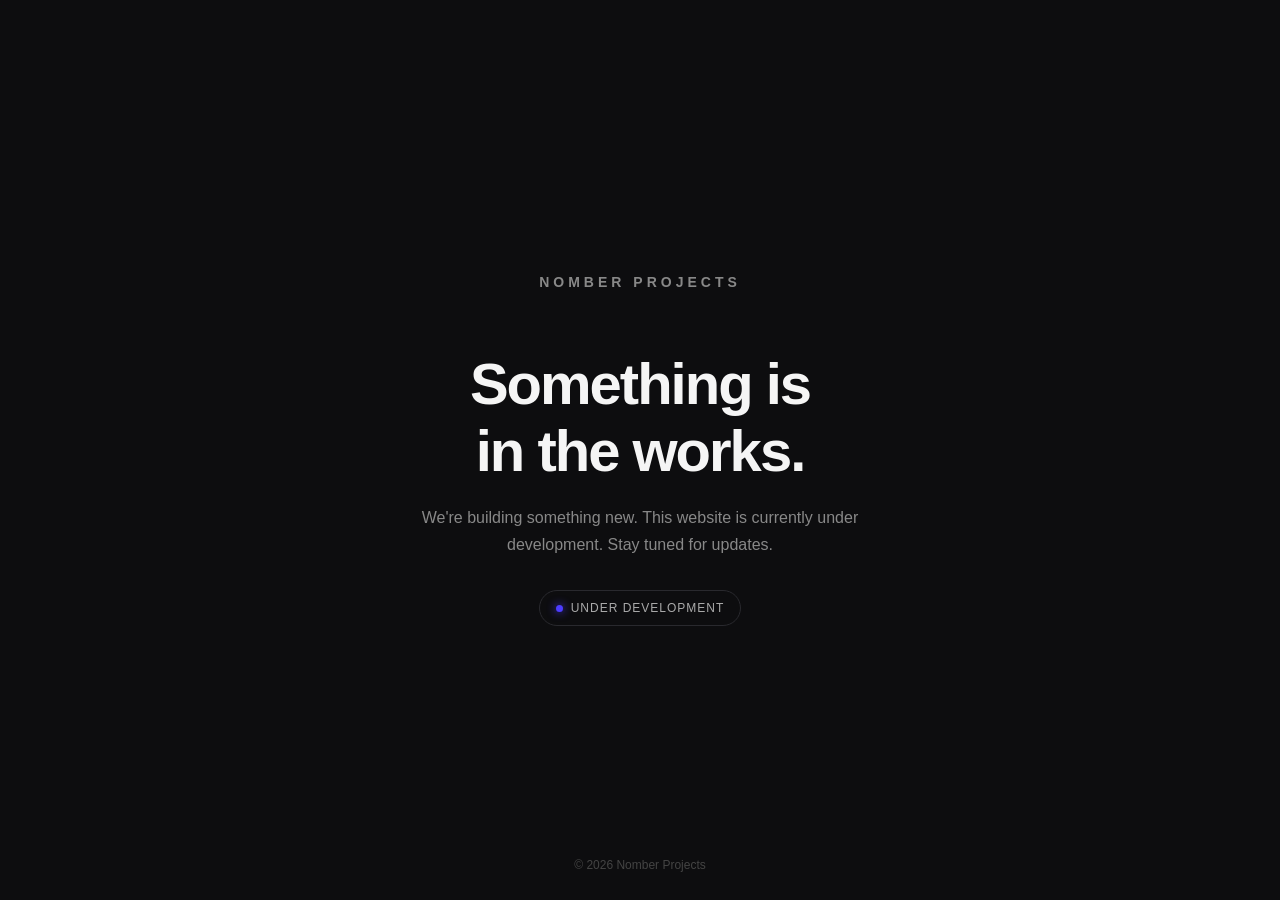
==== index.html @ f11c39d9 "Building" ====
<!DOCTYPE html>
<html lang="en">
<head>
    <meta charset="UTF-8">
    <meta name="viewport" content="width=device-width, initial-scale=1.0">
    <title>Under Construction</title>
    <style>
        * {
            margin: 0;
            padding: 0;
            box-sizing: border-box;
        }

        body {
            min-height: 100vh;
            display: flex;
            align-items: center;
            justify-content: center;
            background: #0d0d0f;
            color: #f5f5f5;
            font-family: Arial, sans-serif;
            text-align: center;
            padding: 24px;
        }

        .container {
            max-width: 520px;
        }

        .logo {
            font-size: 14px;
            font-weight: 700;
            letter-spacing: 4px;
            text-transform: uppercase;
            margin-bottom: 60px;
            color: #888;
        }

        h1 {
            font-size: clamp(36px, 8vw, 58px);
            letter-spacing: -2px;
            margin-bottom: 20px;
        }

        p {
            color: #888;
            font-size: 16px;
            line-height: 1.7;
        }

        .status {
            display: inline-flex;
            align-items: center;
            gap: 8px;
            margin-top: 32px;
            padding: 10px 16px;
            border: 1px solid #29292e;
            border-radius: 30px;
            color: #aaa;
            font-size: 12px;
            letter-spacing: 1px;
            text-transform: uppercase;
        }

        .dot {
            width: 7px;
            height: 7px;
            border-radius: 50%;
            background: #4c3cff;
            box-shadow: 0 0 10px #4c3cff;
        }

        footer {
            position: absolute;
            bottom: 28px;
            color: #444;
            font-size: 12px;
        }
    </style>
</head>
<body>
    <main class="container">
        <div class="logo">Nomber Projects</div>

        <h1>Something is<br>in the works.</h1>

        <p>
            We're building something new.
            This website is currently under development.
            Stay tuned for updates.
        </p>

        <div class="status">
            <span class="dot"></span>
            Under Development
        </div>
    </main>

    <footer>© 2026 Nomber Projects</footer>
</body>
</html>
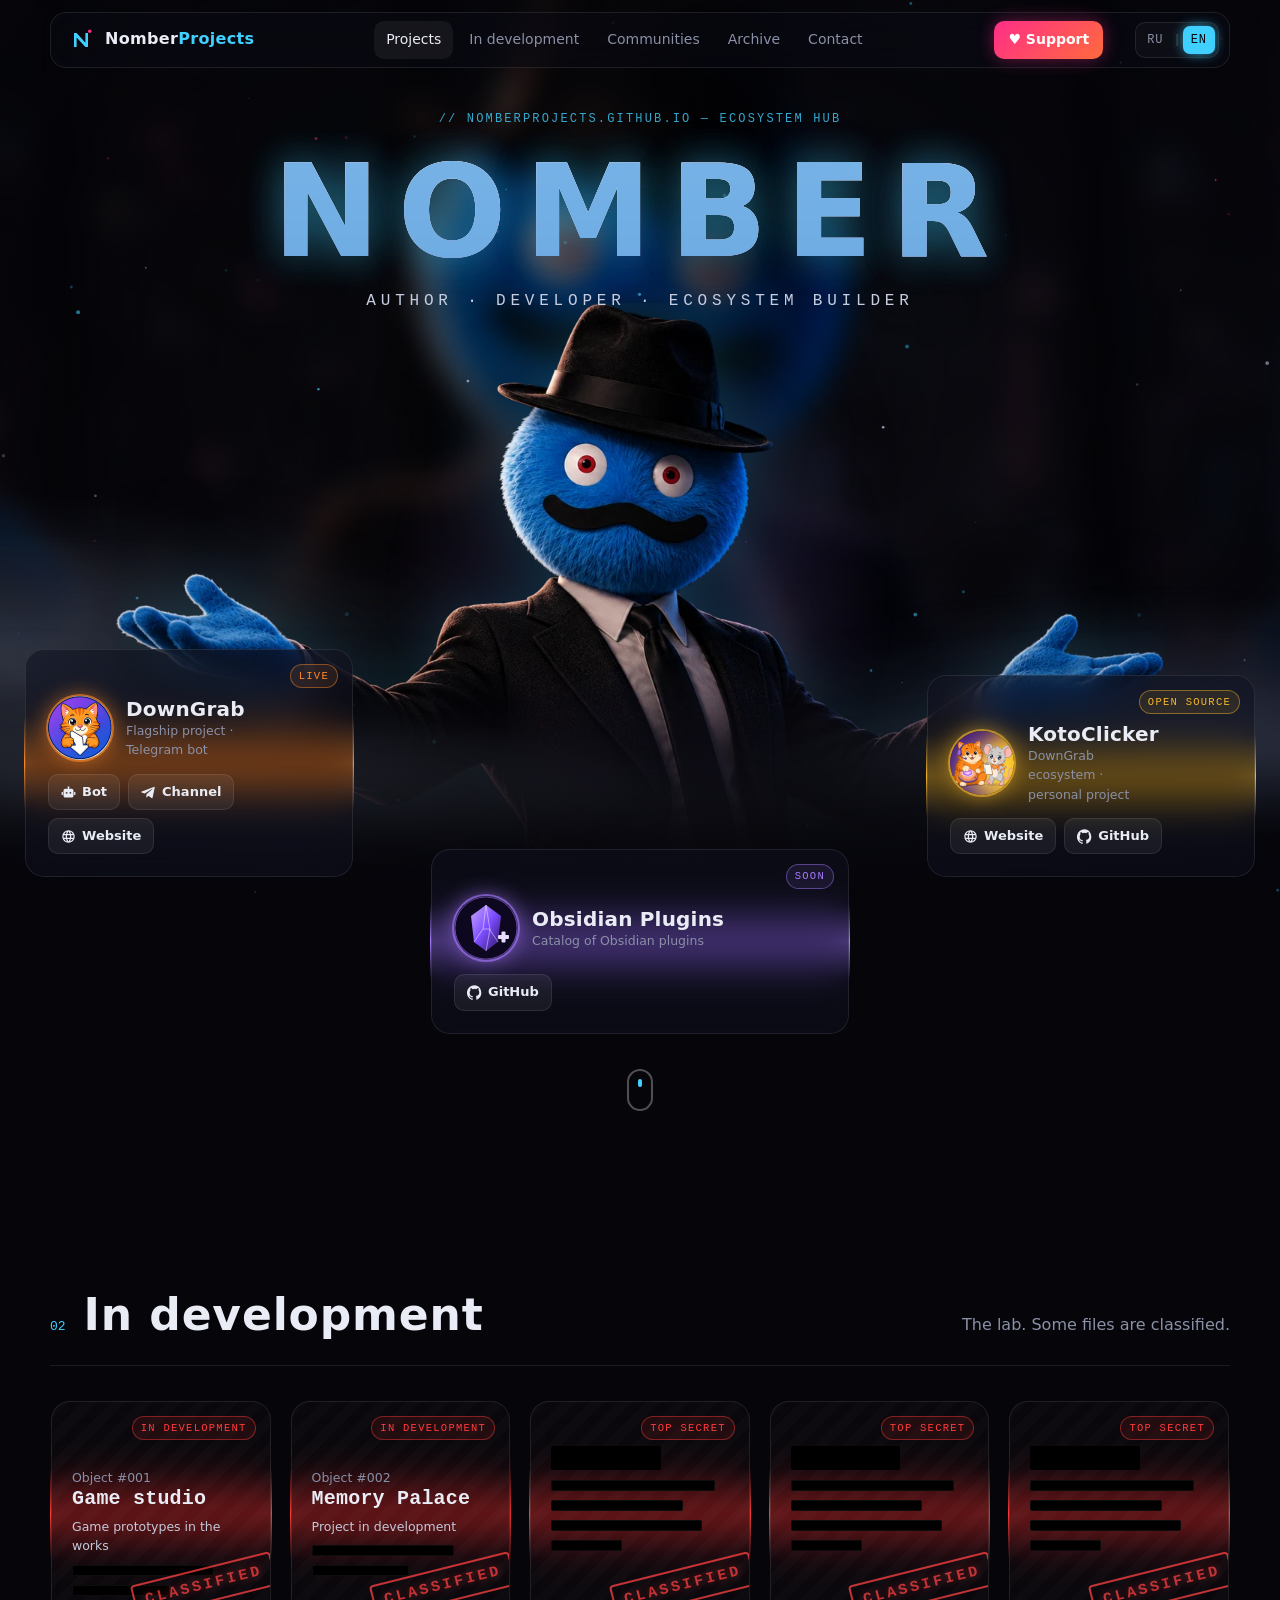
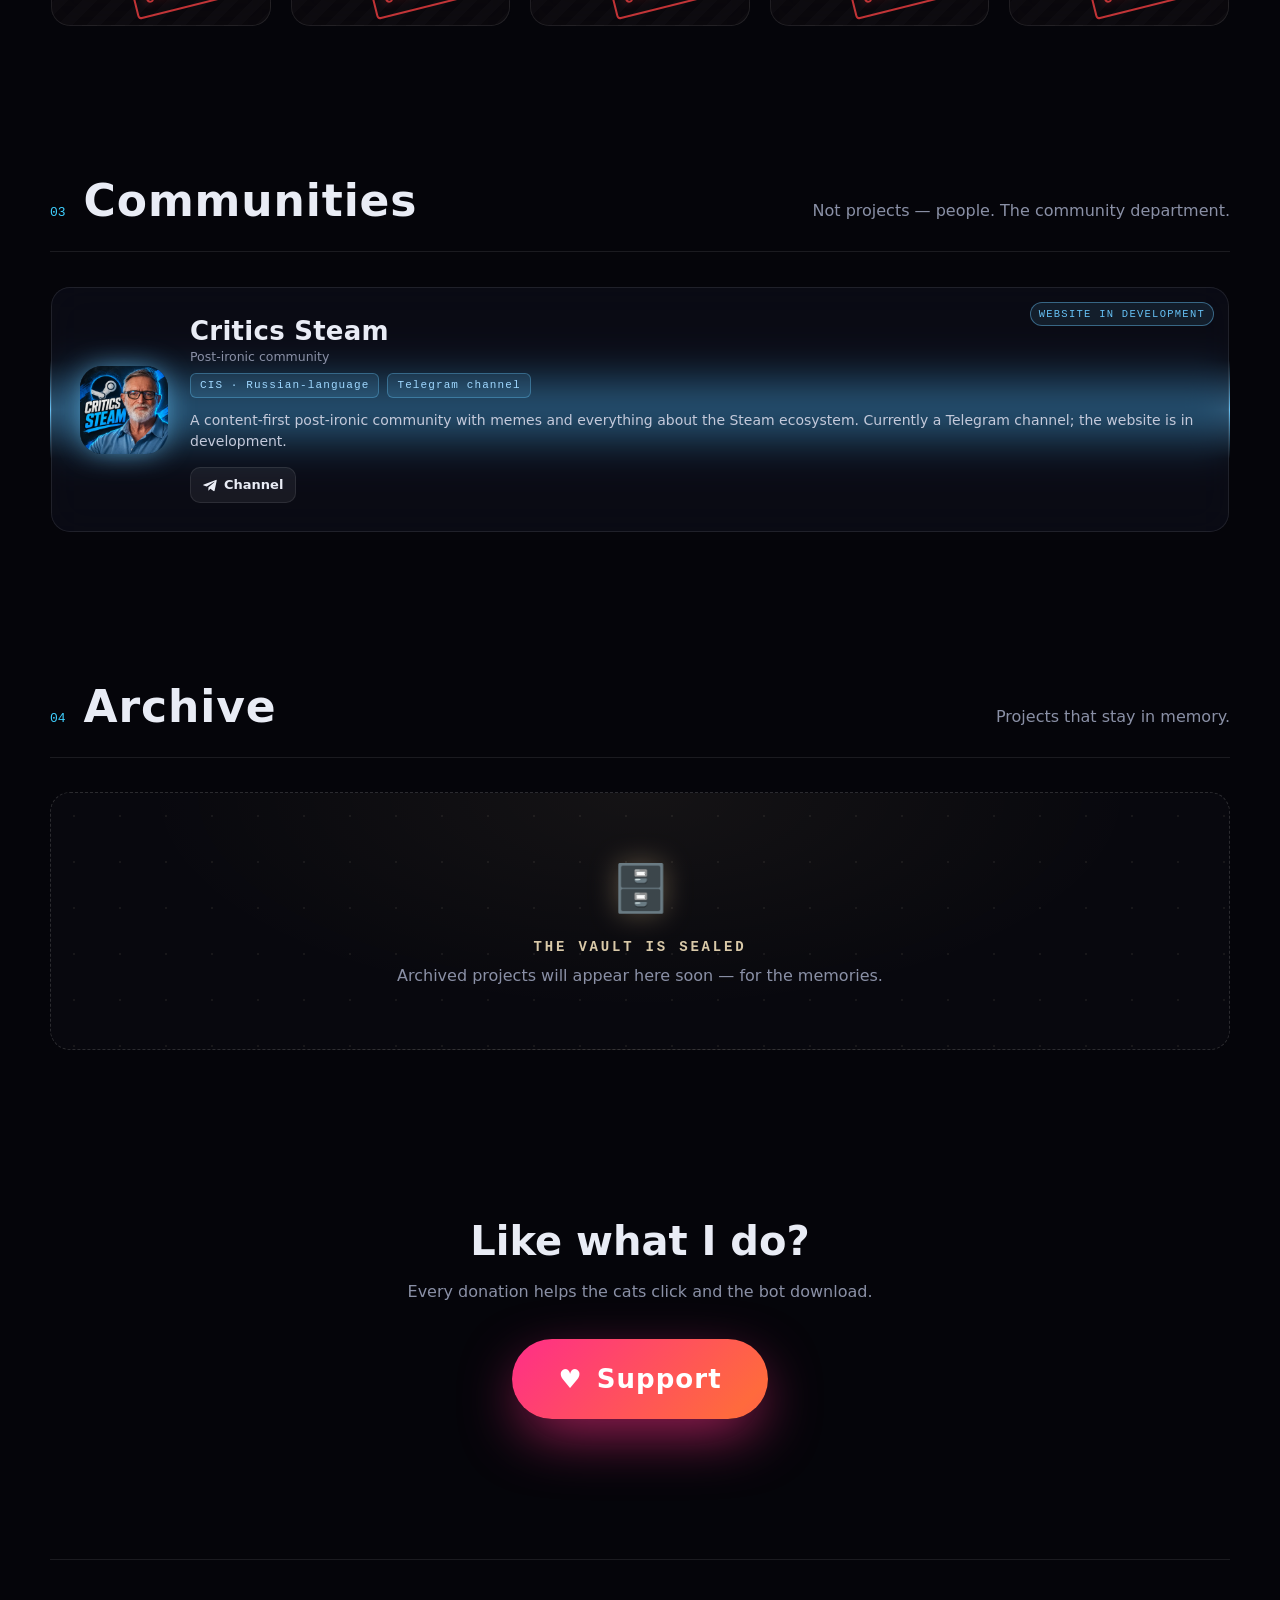
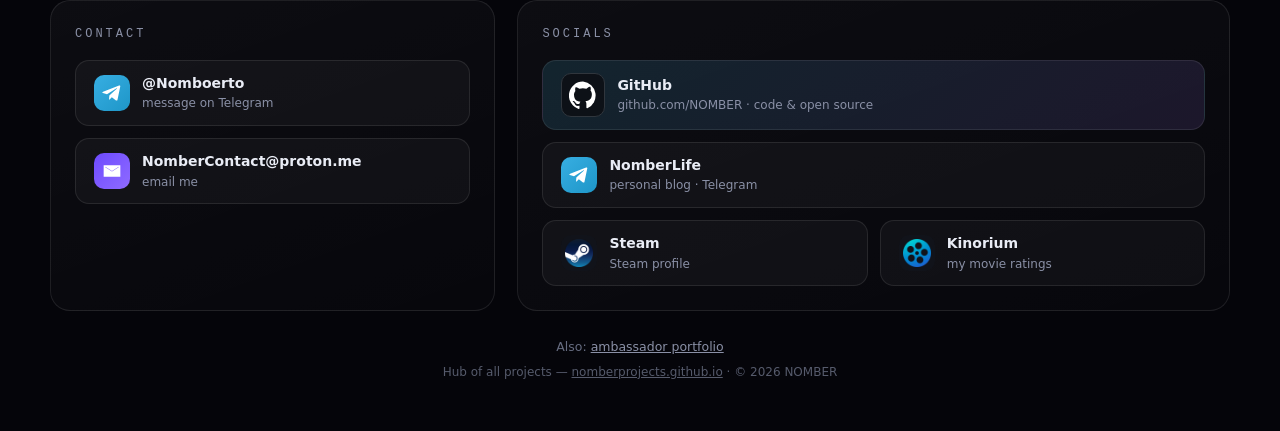
==== commit 99715ac9: "Launch NomberProjects hub: epic landing, RU/EN, projects, socials" ====
--- a/index.html
+++ b/index.html
@@ -1,102 +1,109 @@
-
-<!DOCTYPE html>
-<html lang="en">
+<!doctype html>
+<html lang="ru">
 <head>
-    <meta charset="UTF-8">
-    <meta name="viewport" content="width=device-width, initial-scale=1.0">
-    <title>Under Construction</title>
-    <style>
-        * {
-            margin: 0;
-            padding: 0;
-            box-sizing: border-box;
-        }
-
-        body {
-            min-height: 100vh;
-            display: flex;
-            align-items: center;
-            justify-content: center;
-            background: #0d0d0f;
-            color: #f5f5f5;
-            font-family: Arial, sans-serif;
-            text-align: center;
-            padding: 24px;
-        }
-
-        .container {
-            max-width: 520px;
-        }
-
-        .logo {
-            font-size: 14px;
-            font-weight: 700;
-            letter-spacing: 4px;
-            text-transform: uppercase;
-            margin-bottom: 60px;
-            color: #888;
-        }
-
-        h1 {
-            font-size: clamp(36px, 8vw, 58px);
-            letter-spacing: -2px;
-            margin-bottom: 20px;
-        }
-
-        p {
-            color: #888;
-            font-size: 16px;
-            line-height: 1.7;
-        }
-
-        .status {
-            display: inline-flex;
-            align-items: center;
-            gap: 8px;
-            margin-top: 32px;
-            padding: 10px 16px;
-            border: 1px solid #29292e;
-            border-radius: 30px;
-            color: #aaa;
-            font-size: 12px;
-            letter-spacing: 1px;
-            text-transform: uppercase;
-        }
-
-        .dot {
-            width: 7px;
-            height: 7px;
-            border-radius: 50%;
-            background: #4c3cff;
-            box-shadow: 0 0 10px #4c3cff;
-        }
-
-        footer {
-            position: absolute;
-            bottom: 28px;
-            color: #444;
-            font-size: 12px;
-        }
-    </style>
+<meta charset="utf-8">
+<meta name="viewport" content="width=device-width,initial-scale=1">
+<title>NOMBER — NomberProjects · Автор, разработчик, создатель экосистем</title>
+<meta name="description" content="NomberProjects — хаб всех проектов NOMBER: DownGrab, KotoClicker, плагины для Obsidian, сообщество Критики Steam и проекты в разработке.">
+<link rel="canonical" href="https://nomberprojects.github.io/">
+<meta name="theme-color" content="#05050a">
+<meta property="og:type" content="website">
+<meta property="og:site_name" content="NomberProjects">
+<meta property="og:title" content="NOMBER — NomberProjects">
+<meta property="og:description" content="Автор · Разработчик · Создатель экосистем. Хаб всех проектов NOMBER.">
+<meta property="og:url" content="https://nomberprojects.github.io/">
+<meta property="og:image" content="https://nomberprojects.github.io/assets/og.jpg">
+<meta property="og:locale" content="ru_RU">
+<meta name="twitter:card" content="summary_large_image">
+<link rel="icon" href="assets/favicon.svg" type="image/svg+xml">
+<link rel="apple-touch-icon" href="assets/downgrab-256.jpg">
+<link rel="preload" href="assets/hero.webp" as="image">
+<link rel="stylesheet" href="assets/style.css">
+<script src="assets/i18n.js"></script>
 </head>
 <body>
-    <main class="container">
-        <div class="logo">Nomber Projects</div>
+<a class="skip" href="#projects" data-i18n="skip">Перейти к проектам</a>
+<div class="bg" aria-hidden="true"><div class="bg-city" data-depth="6"></div><canvas id="fx"></canvas></div>
+<div class="cursor-glow" aria-hidden="true"></div>
 
-        <h1>Something is<br>in the works.</h1>
+<header class="nav" id="nav">
+  <a class="brand" href="#top" aria-label="NomberProjects — наверх" data-i18n-attr="aria-label:a.top"><img src="assets/favicon.svg" alt="" width="28" height="28"><span>Nomber<b>Projects</b></span></a>
+  <nav aria-label="Разделы" data-i18n-attr="aria-label:a.sections">
+    <a href="#projects" data-i18n="nav.projects">Проекты</a><a href="#wip" data-i18n="nav.wip">В разработке</a><a href="#community" data-i18n="nav.com">Сообщества</a><a href="#archive" data-i18n="nav.arc">Архив</a><a href="#contact" data-i18n="nav.contact">Связь</a>
+  </nav>
+  <a class="nav-donate" href="https://donatre.github.io/" target="_blank" rel="noopener">♥ <span data-i18n="donate">Поддержать</span></a>
+  <div class="lang" role="group" aria-label="Язык сайта" data-i18n-attr="aria-label:a.lang"><button type="button" data-lang="ru">RU</button><i>|</i><button type="button" data-lang="en">EN</button></div>
+</header>
 
-        <p>
-            We're building something new.
-            This website is currently under development.
-            Stay tuned for updates.
-        </p>
+<main id="top">
+  <section class="hero" id="projects" aria-labelledby="title">
+    <div class="hero-head reveal">
+      <p class="kicker" data-i18n="hero.kicker">// nomberprojects.github.io — хаб экосистемы</p>
+      <h1 id="title" class="glitch" data-text="NOMBER">NOMBER</h1>
+      <p class="subtitle" data-i18n="hero.sub">Автор · Разработчик · Создатель экосистем</p>
+    </div>
 
-        <div class="status">
-            <span class="dot"></span>
-            Under Development
-        </div>
-    </main>
+    <div class="stage">
+      <div class="fog fog-back" aria-hidden="true"><i></i><i></i></div>
+      <div class="halo" aria-hidden="true"></div>
+      <div class="mascot" data-depth="-14">
+        <img src="assets/hero.webp" alt="Персонаж NOMBER: синий пушистый детектив в шляпе и костюме, загадочно разводит руками" data-i18n-attr="alt:hero.alt" width="1400" height="780">
+      </div>
+      <div class="fog fog-front" aria-hidden="true"><i></i><i></i></div>
 
-    <footer>© 2026 Nomber Projects</footer>
+      <div class="col col-left" id="col-left"></div>
+      <div class="col col-right" id="col-right"></div>
+    </div>
+    <div class="col-bottom" id="col-bottom"></div>
+    <a class="scroll-hint" href="#wip" aria-label="Листать ниже" data-i18n-attr="aria-label:a.scroll"><span></span></a>
+  </section>
+
+  <section class="section" id="wip" aria-labelledby="wip-t">
+    <header class="sec-head reveal"><span class="sec-num">02</span><h2 id="wip-t" data-i18n="wip.t">В разработке</h2><p data-i18n="wip.p">Лаборатория. Часть материалов засекречена.</p></header>
+    <div class="grid wip-grid" id="wip-grid"></div>
+  </section>
+
+  <section class="section" id="community" aria-labelledby="com-t">
+    <header class="sec-head reveal"><span class="sec-num">03</span><h2 id="com-t" data-i18n="com.t">Сообщества</h2><p data-i18n="com.p">Не проекты — люди. Отдел сообществ.</p></header>
+    <div class="grid com-grid" id="com-grid"></div>
+  </section>
+
+  <section class="section" id="archive" aria-labelledby="arc-t">
+    <header class="sec-head reveal"><span class="sec-num">04</span><h2 id="arc-t" data-i18n="arc.t">Архив</h2><p data-i18n="arc.p">Проекты, которые остаются в памяти.</p></header>
+    <div class="grid" id="arc-grid"></div>
+  </section>
+
+  <section class="section support" aria-labelledby="sup-t">
+    <h2 id="sup-t" class="reveal" data-i18n="sup.t">Нравится то, что я делаю?</h2>
+    <p class="reveal" data-i18n="sup.p">Донатики донатики — каждый помогает котикам кликать, а боту качать.</p>
+    <a class="donate reveal" href="https://donatre.github.io/" target="_blank" rel="noopener"><span class="heart" aria-hidden="true">♥</span> <span data-i18n="donate">Поддержать</span></a>
+  </section>
+</main>
+
+<footer class="footer" id="contact">
+  <div class="foot-cols">
+    <section class="foot-block" aria-labelledby="con-t">
+      <h2 id="con-t" class="foot-title" data-i18n="contact.t">Связь</h2>
+      <ul class="socials">
+        <li><a class="ic-tg" href="https://t.me/Nomboerto" target="_blank" rel="noopener"><i class="ico tg"><svg viewBox="0 0 24 24" aria-hidden="true"><path d="M21.9 4.3 18.6 20c-.2 1.1-.9 1.4-1.8.9l-5-3.7-2.4 2.3c-.3.3-.5.5-1 .5l.4-5.1 9.2-8.3c.4-.4-.1-.6-.6-.2L6 13.6l-4.9-1.5c-1.1-.3-1.1-1 .2-1.6L20.5 3c.9-.3 1.7.2 1.4 1.3z"/></svg></i><span>@Nomboerto<small data-i18n="contact.tg">написать в Telegram</small></span></a></li>
+        <li><a class="ic-mail" href="mailto:NomberContact@proton.me"><i class="ico mail"><svg viewBox="0 0 24 24" aria-hidden="true"><path d="M2 5h20v14H2zm2 2v.5l8 5 8-5V7l-8 5z"/></svg></i><span>NomberContact@proton.me<small data-i18n="contact.mail">почта для связи</small></span></a></li>
+      </ul>
+    </section>
+    <section class="foot-block" aria-labelledby="soc-t">
+      <h2 id="soc-t" class="foot-title" data-i18n="soc.t">Соцсети</h2>
+      <ul class="socials">
+        <li class="wide"><a class="gh-big" href="https://github.com/NOMBER" target="_blank" rel="noopener"><i class="ico gh"><svg viewBox="0 0 24 24" aria-hidden="true"><path d="M12 .5a12 12 0 0 0-3.8 23.4c.6.1.8-.3.8-.6v-2c-3.3.7-4-1.6-4-1.6-.6-1.4-1.4-1.8-1.4-1.8-1-.7.1-.7.1-.7 1.2.1 1.8 1.2 1.8 1.2 1 1.8 2.8 1.3 3.5 1 .1-.8.4-1.3.8-1.6-2.7-.3-5.5-1.3-5.5-6 0-1.3.5-2.4 1.2-3.2-.1-.3-.5-1.5.1-3.2 0 0 1-.3 3.3 1.2a11.5 11.5 0 0 1 6 0C17.3 4.6 18.3 5 18.3 5c.7 1.7.3 2.9.1 3.2.8.8 1.2 1.9 1.2 3.2 0 4.6-2.8 5.6-5.5 5.9.4.4.8 1.1.8 2.2v3.3c0 .3.2.7.8.6A12 12 0 0 0 12 .5z"/></svg></i><span>GitHub<small>github.com/NOMBER · <b data-i18n="soc.gh">код и опенсорс</b></small></span></a></li>
+        <li class="wide"><a href="https://t.me/NomberLife" target="_blank" rel="noopener"><i class="ico tg"><svg viewBox="0 0 24 24" aria-hidden="true"><path d="M21.9 4.3 18.6 20c-.2 1.1-.9 1.4-1.8.9l-5-3.7-2.4 2.3c-.3.3-.5.5-1 .5l.4-5.1 9.2-8.3c.4-.4-.1-.6-.6-.2L6 13.6l-4.9-1.5c-1.1-.3-1.1-1 .2-1.6L20.5 3c.9-.3 1.7.2 1.4 1.3z"/></svg></i><span>NomberLife<small data-i18n="soc.life">личный блог · Telegram</small></span></a></li>
+        <li><a href="https://steamcommunity.com/id/NomberFax/" target="_blank" rel="noopener"><i class="ico img"><img src="assets/steam.png" alt="" width="28" height="28"></i><span>Steam<small data-i18n="soc.steam">профиль Steam</small></span></a></li>
+        <li><a href="https://kinorium.com/user/61414" target="_blank" rel="noopener"><i class="ico img"><img src="assets/kinorium.png" alt="" width="28" height="28"></i><span data-i18n-wrap><b data-i18n="soc.kino">Кинориум</b><small data-i18n="soc.kinosub">мои оценки фильмов</small></span></a></li>
+      </ul>
+    </section>
+  </div>
+  <p class="aside"><span data-i18n="aside">Также:</span> <a href="https://nomberfolio.github.io/" target="_blank" rel="noopener" data-i18n="aside.link">амбассадорское портфолио</a></p>
+  <p class="hub"><span data-i18n="hub">Хаб всех проектов —</span> <a href="https://nomberprojects.github.io/">nomberprojects.github.io</a> · © <span id="y">2026</span> NOMBER</p>
+</footer>
+
+<script src="assets/data.js"></script>
+<script src="assets/main.js"></script>
 </body>
 </html>
--- a/assets/style.css
+++ b/assets/style.css
@@ -0,0 +1,215 @@
+:root{--bg:#05050a;--ink:#e9ecf5;--mut:#8a90a6;--cy:#3fd0ff;--pk:#ff2e88;--vi:#a77bff;--glass:rgba(16,18,30,.55);--line:rgba(255,255,255,.09);--r:20px;--font:"Inter","Segoe UI",system-ui,-apple-system,Roboto,sans-serif;--mono:"JetBrains Mono",ui-monospace,Consolas,monospace}
+*{box-sizing:border-box;margin:0;padding:0}
+html{overflow-x:clip;scroll-behavior:smooth;scroll-padding-top:80px}
+body{background:var(--bg);color:var(--ink);font-family:var(--font);line-height:1.55;overflow-x:hidden;-webkit-font-smoothing:antialiased}
+a{color:inherit}
+img{max-width:100%;display:block}
+.skip{position:absolute;left:-999px;top:8px;z-index:100;background:var(--cy);color:#000;padding:8px 14px;border-radius:8px}
+.skip:focus{left:8px}
+:focus-visible{outline:2px solid var(--cy);outline-offset:3px;border-radius:6px}
+
+/* background */
+.bg{position:fixed;inset:0;z-index:-2;overflow:hidden}
+.bg-city{position:absolute;inset:-40px;background:url(scene.jpg) center/cover;filter:blur(14px) brightness(.5) saturate(1.4);transform:scale(1.08)}
+.bg::after{content:"";position:absolute;inset:0;background:radial-gradient(ellipse at 50% 40%,transparent 0,rgba(5,5,10,.55) 55%,#05050a 100%),linear-gradient(transparent 60%,#05050a)}
+#fx{position:absolute;inset:0;width:100%;height:100%;z-index:1}
+.cursor-glow{position:fixed;width:520px;height:520px;left:0;top:0;border-radius:50%;pointer-events:none;z-index:-1;background:radial-gradient(circle,rgba(63,208,255,.10),transparent 60%);transition:opacity .3s}
+
+/* nav */
+.nav{position:fixed;top:12px;left:50%;transform:translateX(-50%);z-index:50;display:flex;align-items:center;gap:22px;padding:8px 10px 8px 16px;width:min(1180px,calc(100% - 24px));background:rgba(10,11,20,.5);backdrop-filter:blur(16px) saturate(1.4);-webkit-backdrop-filter:blur(16px) saturate(1.4);border:1px solid var(--line);border-radius:16px;transition:background .3s}
+.nav.scrolled{background:rgba(8,9,16,.8)}
+.brand{display:flex;align-items:center;gap:10px;text-decoration:none;font-weight:600;letter-spacing:.02em}
+.brand img{border-radius:7px}
+.brand b{color:var(--cy);font-weight:700}
+.nav nav{display:flex;gap:4px;margin:0 auto}
+.nav nav a{text-decoration:none;color:var(--mut);font-size:14px;padding:8px 12px;border-radius:10px;transition:.2s}
+.nav nav a:hover,.nav nav a.on{color:var(--ink);background:rgba(255,255,255,.06)}
+.nav-donate{text-decoration:none;font-size:14px;font-weight:600;padding:8px 14px;border-radius:10px;color:#fff;background:linear-gradient(135deg,var(--pk),#ff6a3d);box-shadow:0 0 18px rgba(255,46,136,.4)}
+
+/* hero */
+.hero{position:relative;overflow-x:clip;min-height:100vh;padding:110px 24px 60px;display:flex;flex-direction:column;align-items:center}
+.hero-head{text-align:center;position:relative;z-index:6}
+.kicker{font-family:var(--mono);font-size:12px;letter-spacing:.18em;color:var(--cy);opacity:.8;text-transform:uppercase}
+.glitch{position:relative;font-size:clamp(56px,10vw,128px);font-weight:900;letter-spacing:.14em;line-height:1;margin:.15em 0 .1em;background:linear-gradient(180deg,#fff 20%,#9bb3d6);-webkit-background-clip:text;background-clip:text;color:transparent;text-shadow:0 0 40px rgba(63,208,255,.25)}
+.glitch::before,.glitch::after{content:attr(data-text);position:absolute;inset:0;background:inherit;-webkit-background-clip:text;background-clip:text}
+.glitch::before{color:var(--pk);-webkit-text-fill-color:var(--pk);opacity:.7;animation:gl1 4s infinite steps(1)}
+.glitch::after{color:var(--cy);-webkit-text-fill-color:var(--cy);opacity:.7;animation:gl2 4s infinite steps(1)}
+@keyframes gl1{0%,88%,100%{clip-path:inset(0 0 100% 0);transform:none}90%{clip-path:inset(20% 0 55% 0);transform:translate(-6px,0)}93%{clip-path:inset(60% 0 10% 0);transform:translate(5px,0)}96%{clip-path:inset(40% 0 40% 0);transform:translate(-3px,0)}}
+@keyframes gl2{0%,89%,100%{clip-path:inset(0 0 100% 0);transform:none}91%{clip-path:inset(70% 0 5% 0);transform:translate(6px,0)}94%{clip-path:inset(10% 0 70% 0);transform:translate(-5px,0)}}
+.subtitle{font-family:var(--mono);font-size:clamp(13px,1.4vw,16px);letter-spacing:.3em;text-transform:uppercase;color:#c7cde0;background:linear-gradient(90deg,#c7cde0 40%,#fff 50%,#c7cde0 60%) 0/250% 100%;-webkit-background-clip:text;background-clip:text;color:transparent;animation:shim 5s linear infinite}
+@keyframes shim{to{background-position:-250% 0}}
+
+.stage{position:relative;width:min(1400px,100%);display:grid;grid-template-columns:minmax(260px,330px) 1fr minmax(260px,330px);align-items:end;gap:20px;margin-top:-10px;min-height:560px}
+.mascot{grid-column:1/-1;grid-row:1;justify-self:center;position:relative;z-index:2;width:min(1050px,100%);pointer-events:none;will-change:transform}
+.mascot img{width:100%;height:auto;filter:drop-shadow(0 0 30px rgba(63,208,255,.18)) drop-shadow(0 30px 60px rgba(0,0,0,.8));-webkit-mask-image:linear-gradient(#000 62%,transparent 98%);mask-image:linear-gradient(#000 62%,transparent 98%)}
+.halo{grid-column:1/-1;grid-row:1;justify-self:center;align-self:center;width:520px;height:520px;border-radius:50%;z-index:1;background:radial-gradient(circle,rgba(63,120,255,.35),rgba(167,123,255,.12) 40%,transparent 68%);filter:blur(10px);animation:pulse 6s ease-in-out infinite}
+@keyframes pulse{50%{transform:scale(1.08);opacity:.75}}
+.fog{grid-column:1/-1;grid-row:1;position:relative;pointer-events:none;overflow:hidden;align-self:stretch;margin:0 -24px}
+.fog i{position:absolute;inset:0 -50%;background:radial-gradient(ellipse 30% 40% at 25% 60%,rgba(170,190,230,.16),transparent 70%),radial-gradient(ellipse 25% 30% at 70% 70%,rgba(140,160,220,.14),transparent 70%),radial-gradient(ellipse 35% 25% at 50% 85%,rgba(200,210,240,.12),transparent 70%);animation:drift 38s linear infinite;filter:blur(8px)}
+.fog i:nth-child(2){animation-duration:55s;animation-direction:reverse;opacity:.8;top:10%}
+.fog-back{z-index:1}
+.fog-front{z-index:3;align-self:end;height:46%;-webkit-mask-image:linear-gradient(transparent,#000 45%);mask-image:linear-gradient(transparent,#000 45%)}
+.fog-front::after{content:"";position:absolute;inset:0;background:linear-gradient(transparent,rgba(5,5,10,.85) 85%)}
+.fog-front i{background:radial-gradient(ellipse 30% 50% at 30% 60%,rgba(190,205,240,.22),transparent 70%),radial-gradient(ellipse 30% 50% at 75% 50%,rgba(170,190,240,.2),transparent 70%)}
+@keyframes drift{from{transform:translateX(0)}to{transform:translateX(33%)}}
+
+.col{grid-row:1;z-index:5;display:flex;flex-direction:column;gap:18px;align-self:end;padding-bottom:10px}
+.col-left{grid-column:1}.col-right{grid-column:3}
+.col-bottom{position:relative;z-index:5;display:flex;justify-content:center;gap:18px;width:min(1400px,100%);margin-top:-40px}
+.col-bottom .card{width:min(420px,100%)}
+.scroll-hint{margin-top:34px;width:26px;height:42px;border:2px solid rgba(255,255,255,.3);border-radius:14px;position:relative}
+.scroll-hint span{position:absolute;left:50%;top:8px;width:4px;height:8px;margin-left:-2px;border-radius:2px;background:var(--cy);animation:sh 1.8s infinite}
+@keyframes sh{to{transform:translateY(14px);opacity:0}}
+
+/* cards */
+.card{--acc:var(--cy);--mx:50%;--my:50%;position:relative;border-radius:var(--r);padding:1px;background:linear-gradient(var(--a,0deg),transparent 30%,var(--acc),transparent 70%) border-box;transform-style:preserve-3d;transition:transform .25s ease,box-shadow .35s}
+@property --a{syntax:"<angle>";inherits:false;initial-value:0deg}
+.card:hover,.card:focus-within{animation:spin 3s linear infinite;box-shadow:0 0 40px -6px var(--acc),0 30px 60px -20px #000}
+@keyframes spin{to{--a:360deg}}
+.card-in{position:relative;border-radius:calc(var(--r) - 1px);padding:20px;background:var(--glass);backdrop-filter:blur(18px) saturate(1.3);-webkit-backdrop-filter:blur(18px) saturate(1.3);border:1px solid var(--line);overflow:hidden;height:100%}
+.card-in::before{content:"";position:absolute;inset:0;background:radial-gradient(360px circle at var(--mx) var(--my),color-mix(in srgb,var(--acc) 22%,transparent),transparent 60%);opacity:0;transition:opacity .3s;pointer-events:none}
+.card:hover .card-in::before{opacity:1}
+.card-top{padding-right:78px;display:flex;gap:14px;align-items:center;position:relative}
+.logo{flex:none;width:64px;height:64px;border-radius:50%;overflow:hidden;box-shadow:0 0 0 2px color-mix(in srgb,var(--acc) 60%,transparent),0 0 24px -4px var(--acc);transition:transform .4s}
+.logo img{width:100%;height:100%;object-fit:cover}
+.card:hover .logo{transform:scale(1.08) rotate(-6deg)}
+.card h3{font-size:20px;line-height:1.2;letter-spacing:.01em}
+.tag{font-size:12.5px;color:var(--mut)}
+.status{position:absolute;top:14px;right:14px;font-family:var(--mono);font-size:10.5px;letter-spacing:.12em;text-transform:uppercase;padding:3px 8px;border-radius:999px;color:var(--acc);border:1px solid color-mix(in srgb,var(--acc) 45%,transparent);background:color-mix(in srgb,var(--acc) 10%,transparent);z-index:1}
+.more{display:grid;grid-template-rows:0fr;transition:grid-template-rows .45s cubic-bezier(.2,.8,.2,1),opacity .4s;opacity:.0;position:relative}
+.more>div{overflow:hidden}
+.more p{font-size:14px;color:#c4c9da;padding-top:12px}
+.card:hover .more,.card:focus-within .more,.card.open .more{grid-template-rows:1fr;opacity:1}
+.links{display:flex;flex-wrap:wrap;gap:8px;margin-top:14px;position:relative}
+.btn{display:inline-flex;align-items:center;gap:6px;text-decoration:none;font-size:13px;font-weight:600;padding:7px 12px;border-radius:10px;background:rgba(255,255,255,.06);border:1px solid var(--line);transition:.2s}
+.btn svg{width:15px;height:15px;fill:currentColor}
+.btn:hover{background:var(--acc);color:#05050a;border-color:transparent;box-shadow:0 0 18px -2px var(--acc)}
+.featured .card-in{padding:22px}
+
+/* sections */
+.section{position:relative;width:min(1180px,calc(100% - 40px));margin:0 auto;padding:110px 0 30px}
+.sec-head{display:flex;flex-wrap:wrap;align-items:baseline;gap:6px 18px;margin-bottom:34px;border-bottom:1px solid var(--line);padding-bottom:16px}
+.sec-num{font-family:var(--mono);color:var(--cy);font-size:13px}
+.sec-head h2{font-size:clamp(28px,4vw,44px);letter-spacing:.02em}
+.sec-head p{color:var(--mut);margin-left:auto}
+.grid{display:grid;grid-template-columns:repeat(auto-fill,minmax(250px,1fr));gap:18px}
+.wip-grid{grid-template-columns:repeat(auto-fill,minmax(210px,1fr))}
+
+/* classified */
+.secret .card-in{background:repeating-linear-gradient(-45deg,rgba(255,255,255,.015) 0 10px,transparent 10px 20px),rgba(14,10,14,.6);min-height:210px}
+.secret{--acc:#ff3b3b}
+.stamp{position:absolute;right:-6px;bottom:22px;transform:rotate(-14deg);font-family:var(--mono);font-weight:800;letter-spacing:.2em;font-size:15px;color:#ff3b3b;border:2px solid #ff3b3b;padding:4px 10px;border-radius:4px;opacity:.75;mix-blend-mode:screen;text-shadow:0 0 8px rgba(255,59,59,.6)}
+.redact{display:block;height:11px;margin:9px 0;background:#000;border-radius:2px;box-shadow:inset 0 0 0 1px rgba(255,255,255,.05)}
+.secret h3{font-family:var(--mono)}
+.secret .blurred{filter:blur(3px);user-select:none}
+.secret.full h3{color:#000;background:#000;display:inline-block;padding:0 6px;border-radius:2px}
+.denied{position:absolute;inset:0;display:grid;place-items:center;font-family:var(--mono);font-weight:800;letter-spacing:.2em;color:#ff3b3b;background:rgba(10,0,0,.7);opacity:0;transition:opacity .2s;text-shadow:0 0 10px #ff3b3b}
+.secret.full:hover .denied,.secret.full:focus-within .denied{opacity:1;animation:shake .3s steps(2) 2}
+@keyframes shake{25%{transform:translate(3px,-2px)}50%{transform:translate(-3px,1px)}75%{transform:translate(2px,2px)}}
+.secret:hover .card-in{animation:jitter .25s steps(2) 2}
+@keyframes jitter{50%{transform:translate(-2px,1px);filter:hue-rotate(40deg)}}
+
+/* community */
+.com-grid{grid-template-columns:1fr}
+.community .card-in{display:grid;grid-template-columns:auto 1fr;gap:22px;align-items:center;padding:28px}
+.community .more{grid-template-rows:1fr;opacity:1}
+.c-logo{width:88px;height:88px;border-radius:22px;display:grid;place-items:center;font-size:40px;background:linear-gradient(135deg,#1b2838,#2a475e);box-shadow:0 0 30px -6px #66c0f4}
+.badge{display:inline-block;font-family:var(--mono);font-size:11px;letter-spacing:.1em;padding:3px 9px;border-radius:6px;margin:6px 8px 0 0;background:rgba(102,192,244,.12);color:#9fd8ff;border:1px solid rgba(102,192,244,.35)}
+
+/* archive */
+.vault{grid-column:1/-1;text-align:center;padding:60px 20px;border:1px dashed rgba(255,255,255,.14);border-radius:var(--r);background:radial-gradient(ellipse at 50% 0,rgba(255,220,160,.05),transparent 60%),rgba(12,12,18,.5);position:relative;overflow:hidden}
+.vault::before{content:"";position:absolute;inset:0;background-image:radial-gradient(rgba(255,240,210,.25) 1px,transparent 1.5px);background-size:46px 46px;opacity:.25;animation:dust 30s linear infinite}
+@keyframes dust{to{background-position:46px 92px}}
+.vault-icon{font-size:46px;filter:grayscale(.4) drop-shadow(0 0 14px rgba(255,220,160,.3))}
+.vault h3{font-family:var(--mono);letter-spacing:.2em;font-size:14px;color:#d9c9a8;margin:12px 0 6px;text-transform:uppercase}
+.vault p{color:var(--mut)}
+
+/* support */
+.support{text-align:center;padding-top:130px}
+.support h2{font-size:clamp(26px,3.6vw,40px)}
+.support p{color:var(--mut);margin:8px 0 34px}
+.donate{display:inline-flex;align-items:center;gap:14px;text-decoration:none;font-size:clamp(20px,2.4vw,26px);font-weight:800;letter-spacing:.04em;padding:20px 46px;border-radius:999px;color:#fff;background:linear-gradient(135deg,#ff2e88,#ff6a3d,#ff2e88) 0/200%;box-shadow:0 0 0 0 rgba(255,46,136,.6),0 20px 60px -10px rgba(255,46,136,.7);animation:dpulse 2.2s infinite,shim2 6s linear infinite;transition:transform .2s}
+.donate:hover{transform:scale(1.06)}
+.heart{display:inline-block;animation:beat 1.1s infinite}
+@keyframes beat{0%,100%{transform:scale(1)}15%{transform:scale(1.3)}30%{transform:scale(1)}45%{transform:scale(1.2)}}
+@keyframes dpulse{70%{box-shadow:0 0 0 26px rgba(255,46,136,0),0 20px 60px -10px rgba(255,46,136,.7)}100%{box-shadow:0 0 0 0 rgba(255,46,136,0),0 20px 60px -10px rgba(255,46,136,.7)}}
+@keyframes shim2{to{background-position:200% 0}}
+
+/* footer */
+.footer{width:min(1180px,calc(100% - 40px));margin:110px auto 0;padding:40px 0 50px;border-top:1px solid var(--line);text-align:center}
+.foot-title{font-family:var(--mono);font-size:12px;letter-spacing:.25em;text-transform:uppercase;color:var(--mut);font-weight:500;margin-bottom:22px}
+.socials{list-style:none;display:flex;flex-wrap:wrap;justify-content:center;gap:12px}
+.socials a{display:flex;align-items:center;gap:12px;text-decoration:none;padding:12px 18px;border-radius:14px;background:rgba(255,255,255,.035);border:1px solid var(--line);text-align:left;transition:.2s}
+.socials a:hover{border-color:var(--cy);box-shadow:0 0 22px -6px var(--cy)}
+.socials span{font-weight:600;font-size:14px;display:flex;flex-direction:column}
+.socials small{font-weight:400;font-size:12px;color:var(--mut)}
+.gh-big svg{width:30px;height:30px;fill:#fff}
+.gh-big{background:linear-gradient(135deg,rgba(63,208,255,.12),rgba(167,123,255,.12))!important}
+.aside{margin-top:26px;font-size:12.5px;color:#666c80}
+.aside a{color:#8a90a6}
+.hub{margin-top:6px;font-size:12px;color:#565b6c}
+
+/* reveal */
+.reveal{opacity:0;transform:translateY(30px);transition:opacity .9s,transform .9s cubic-bezier(.2,.8,.2,1)}
+.reveal.in{opacity:1;transform:none}
+
+/* responsive */
+@media (max-width:1100px){
+  .stage{grid-template-columns:1fr;min-height:0}
+  .col{grid-column:1;grid-row:auto;padding-top:0}
+  .col-left,.col-right{grid-column:1}
+  .col-left{grid-row:2}.col-right{grid-row:3}
+  .stage .fog-front{grid-row:1}
+  .col-bottom{margin-top:18px}
+  .col,.col-bottom{width:min(560px,100%);justify-self:center}
+  .more{grid-template-rows:1fr;opacity:1}
+}
+@media (max-width:760px){
+  .nav nav{display:none}.nav{justify-content:space-between}
+  .hero{padding:96px 16px 40px}
+  .glitch{letter-spacing:.08em}
+  .subtitle{letter-spacing:.14em}
+  .mascot{width:108%;margin:0 -4%}
+  .nav-donate span{display:none}
+  .halo{width:300px;height:300px}
+  .sec-head p{margin-left:0;width:100%}
+  .community .card-in{grid-template-columns:1fr}
+  .section{padding-top:80px}
+  .cursor-glow{display:none}
+}
+@media (prefers-reduced-motion:reduce){
+  *,*::before,*::after{animation:none!important;transition:none!important}
+  html{scroll-behavior:auto}
+  .reveal{opacity:1;transform:none}
+}
+
+/* lang toggle */
+.lang{display:flex;align-items:center;gap:2px;margin-left:10px;padding:3px;border-radius:10px;border:1px solid var(--line);background:rgba(255,255,255,.03);font-family:var(--mono);font-size:12px}
+.lang i{color:#444a5c;font-style:normal}
+.lang button{all:unset;cursor:pointer;padding:5px 8px;border-radius:7px;color:var(--mut);letter-spacing:.08em;transition:.2s}
+.lang button:hover{color:var(--ink)}
+.lang button[aria-pressed="true"]{color:#05050a;background:var(--cy);box-shadow:0 0 14px -2px var(--cy)}
+.lang button:focus-visible{outline:2px solid var(--cy)}
+/* footer v2 */
+.foot-cols{display:grid;grid-template-columns:1fr 1.6fr;gap:22px;text-align:left}
+.foot-block{padding:24px;border-radius:20px;border:1px solid var(--line);background:linear-gradient(160deg,rgba(255,255,255,.035),rgba(255,255,255,.01))}
+.foot-block .foot-title{margin-bottom:16px}
+.foot-block .socials{display:grid;grid-template-columns:1fr;justify-content:stretch}
+.foot-block:nth-child(2) .socials{grid-template-columns:1fr 1fr}
+.socials a{height:100%;box-sizing:border-box}
+.socials span b{font-weight:600}
+.socials small b{font-weight:400}
+.ico{flex:none;width:36px;height:36px;border-radius:10px;display:grid;place-items:center;font-style:normal;overflow:hidden}
+.ico svg{width:20px;height:20px;fill:#fff}
+.ico.tg{background:linear-gradient(135deg,#37aee2,#1e96c8)}
+.ico.mail{background:linear-gradient(135deg,#6d4aff,#8f6bff)}
+.ico.gh{background:#0d1117;border:1px solid #30363d;width:44px;height:44px}
+.ico.gh svg{width:28px;height:28px}
+.ico.img{background:#11131a}
+.ico.img img{width:28px;height:28px;border-radius:6px}
+.c-logo{overflow:hidden;padding:0}
+.c-logo img{width:100%;height:100%;object-fit:cover}
+@media (max-width:820px){.foot-cols{grid-template-columns:1fr}.foot-block:nth-child(2) .socials{grid-template-columns:1fr}.lang{margin-left:auto;margin-right:8px}}
+.foot-block .socials li.wide{grid-column:1/-1}
+.secret .card-in>p.tag:first-of-type{margin-top:22px}
+.card-in:has(>.status){padding-top:44px}.featured .card-in:has(>.status){padding-top:46px}
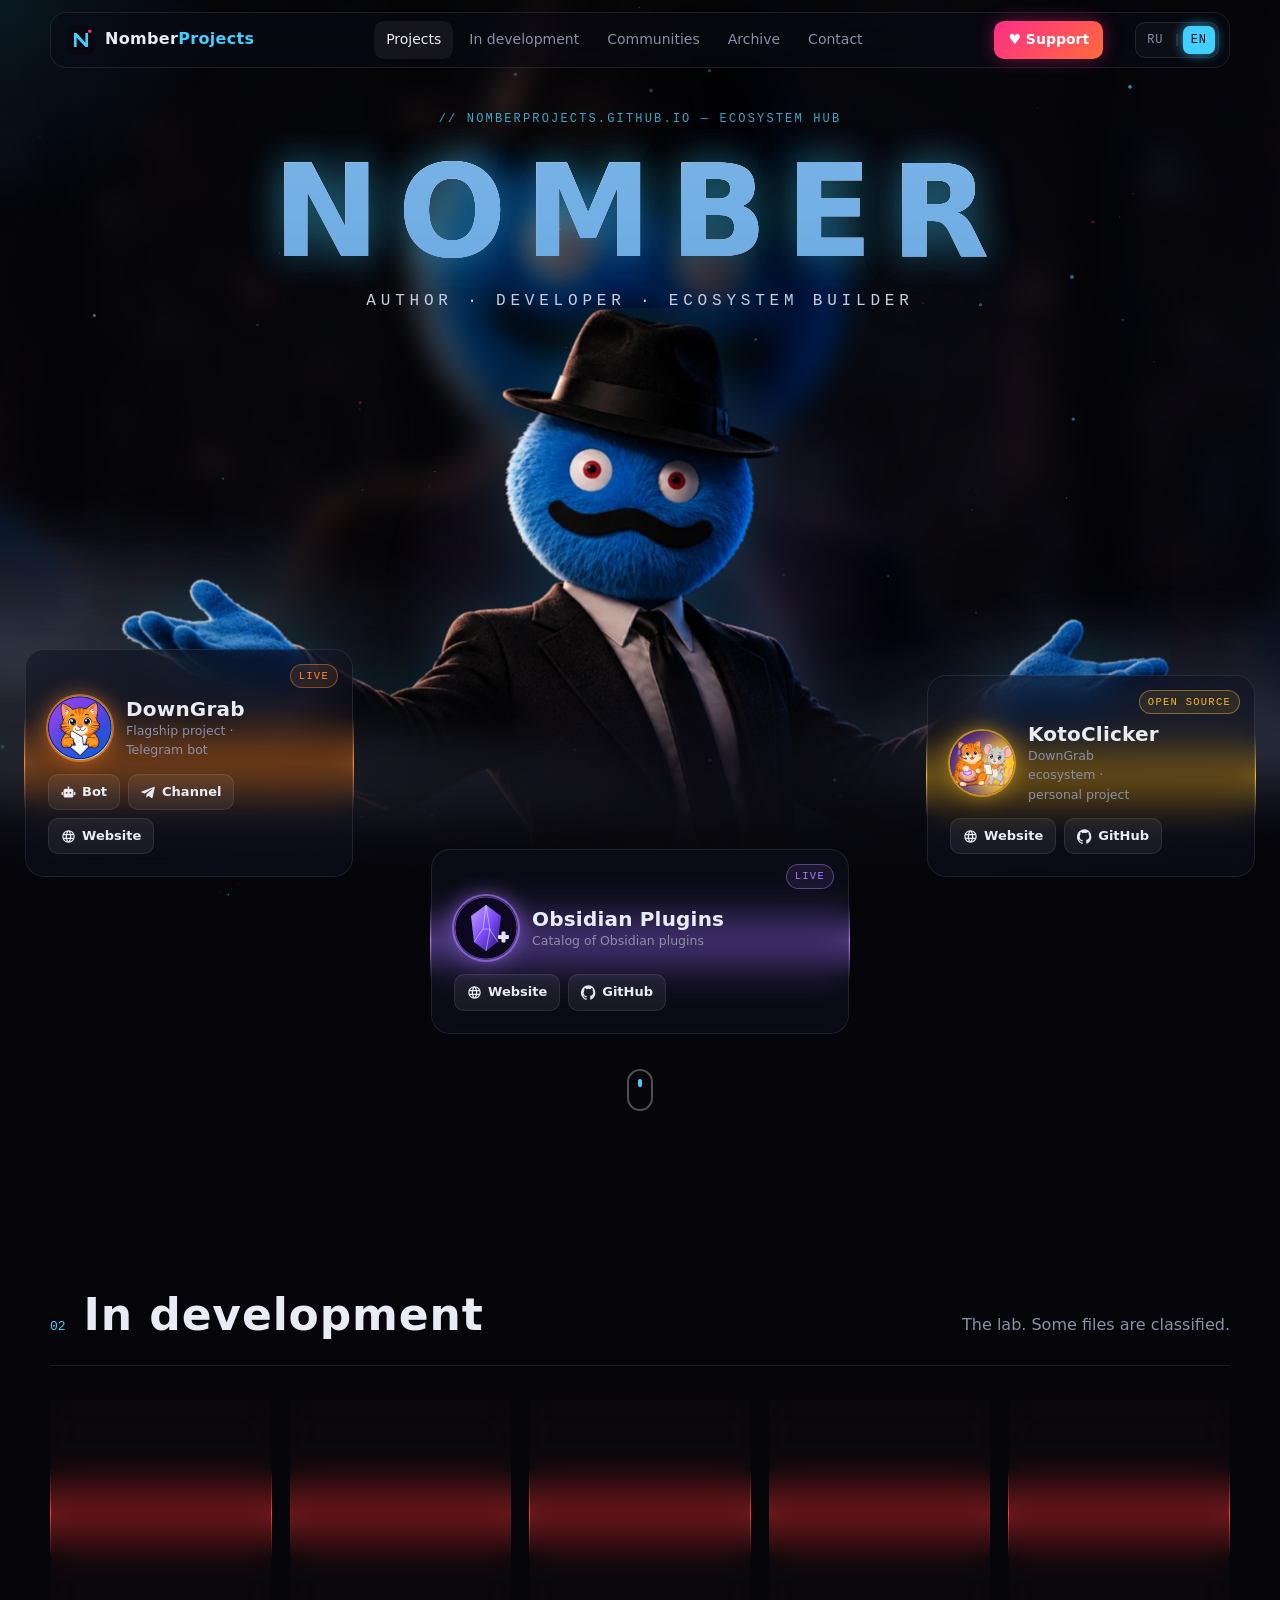
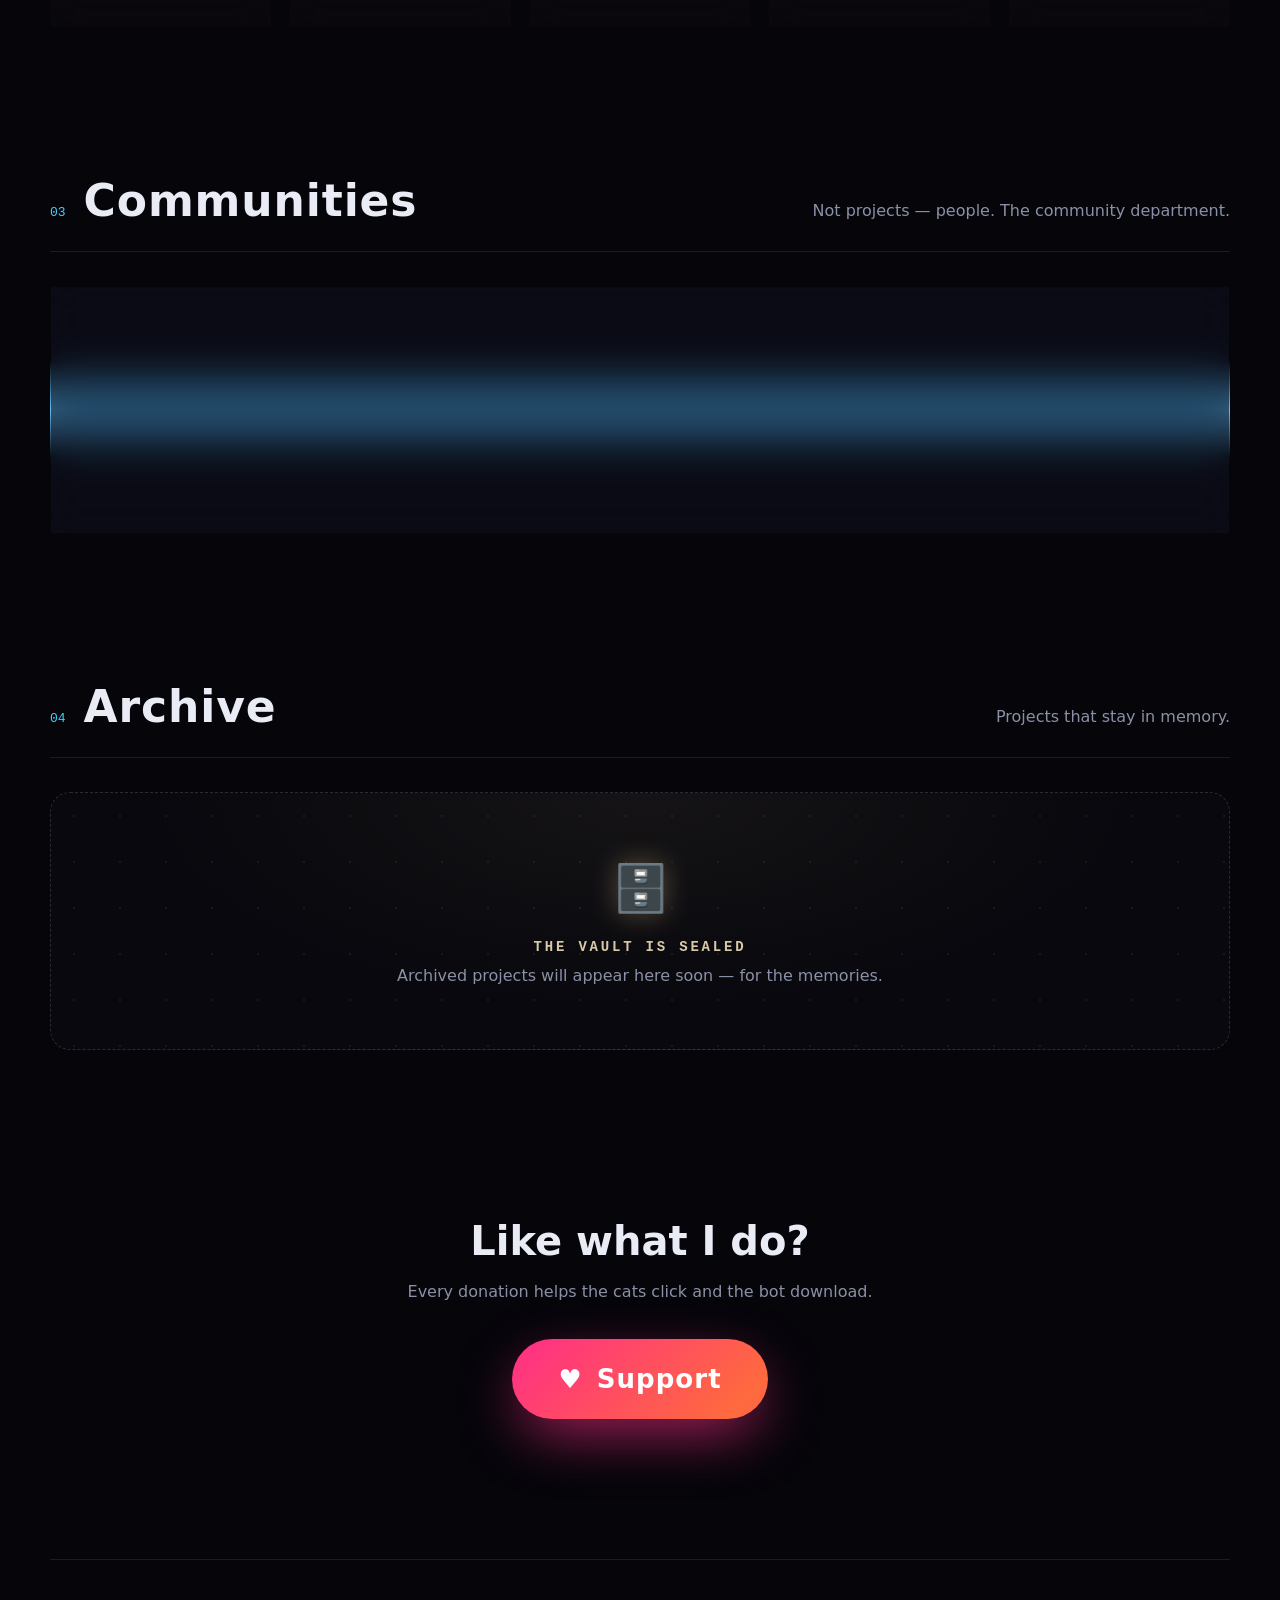
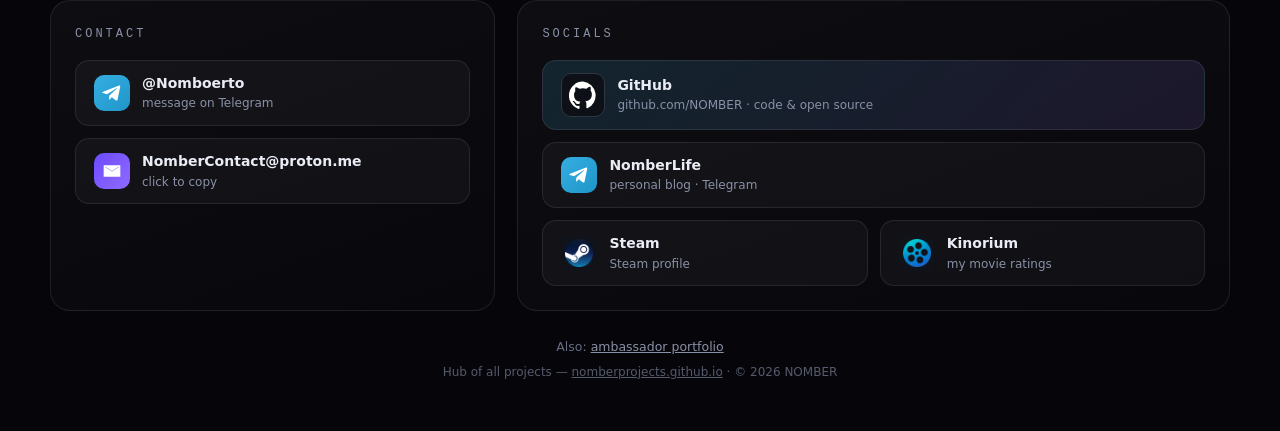
==== commit abc79f80: "Link Obsidian site, copy email on click" ====
--- a/index.html
+++ b/index.html
@@ -86,7 +86,7 @@
       <h2 id="con-t" class="foot-title" data-i18n="contact.t">Связь</h2>
       <ul class="socials">
         <li><a class="ic-tg" href="https://t.me/Nomboerto" target="_blank" rel="noopener"><i class="ico tg"><svg viewBox="0 0 24 24" aria-hidden="true"><path d="M21.9 4.3 18.6 20c-.2 1.1-.9 1.4-1.8.9l-5-3.7-2.4 2.3c-.3.3-.5.5-1 .5l.4-5.1 9.2-8.3c.4-.4-.1-.6-.6-.2L6 13.6l-4.9-1.5c-1.1-.3-1.1-1 .2-1.6L20.5 3c.9-.3 1.7.2 1.4 1.3z"/></svg></i><span>@Nomboerto<small data-i18n="contact.tg">написать в Telegram</small></span></a></li>
-        <li><a class="ic-mail" href="mailto:NomberContact@proton.me"><i class="ico mail"><svg viewBox="0 0 24 24" aria-hidden="true"><path d="M2 5h20v14H2zm2 2v.5l8 5 8-5V7l-8 5z"/></svg></i><span>NomberContact@proton.me<small data-i18n="contact.mail">почта для связи</small></span></a></li>
+        <li><a class="ic-mail copy-mail" href="mailto:NomberContact@proton.me" data-copy="NomberContact@proton.me"><i class="ico mail"><svg viewBox="0 0 24 24" aria-hidden="true"><path d="M2 5h20v14H2zm2 2v.5l8 5 8-5V7l-8 5z"/></svg></i><span>NomberContact@proton.me<small data-i18n="contact.mail">почта для связи</small></span></a></li>
       </ul>
     </section>
     <section class="foot-block" aria-labelledby="soc-t">
--- a/assets/style.css
+++ b/assets/style.css
@@ -213,3 +213,4 @@
 .foot-block .socials li.wide{grid-column:1/-1}
 .secret .card-in>p.tag:first-of-type{margin-top:22px}
 .card-in:has(>.status){padding-top:44px}.featured .card-in:has(>.status){padding-top:46px}
+.copy-toast{position:fixed;left:50%;bottom:28px;transform:translate(-50%,20px);padding:10px 18px;border-radius:999px;background:rgba(20,22,30,.85);backdrop-filter:blur(12px);border:1px solid rgba(63,208,255,.5);color:#cfefff;font-size:14px;box-shadow:0 0 24px -6px #3fd0ff;opacity:0;pointer-events:none;transition:.3s;z-index:9999}.copy-toast.show{opacity:1;transform:translate(-50%,0)}
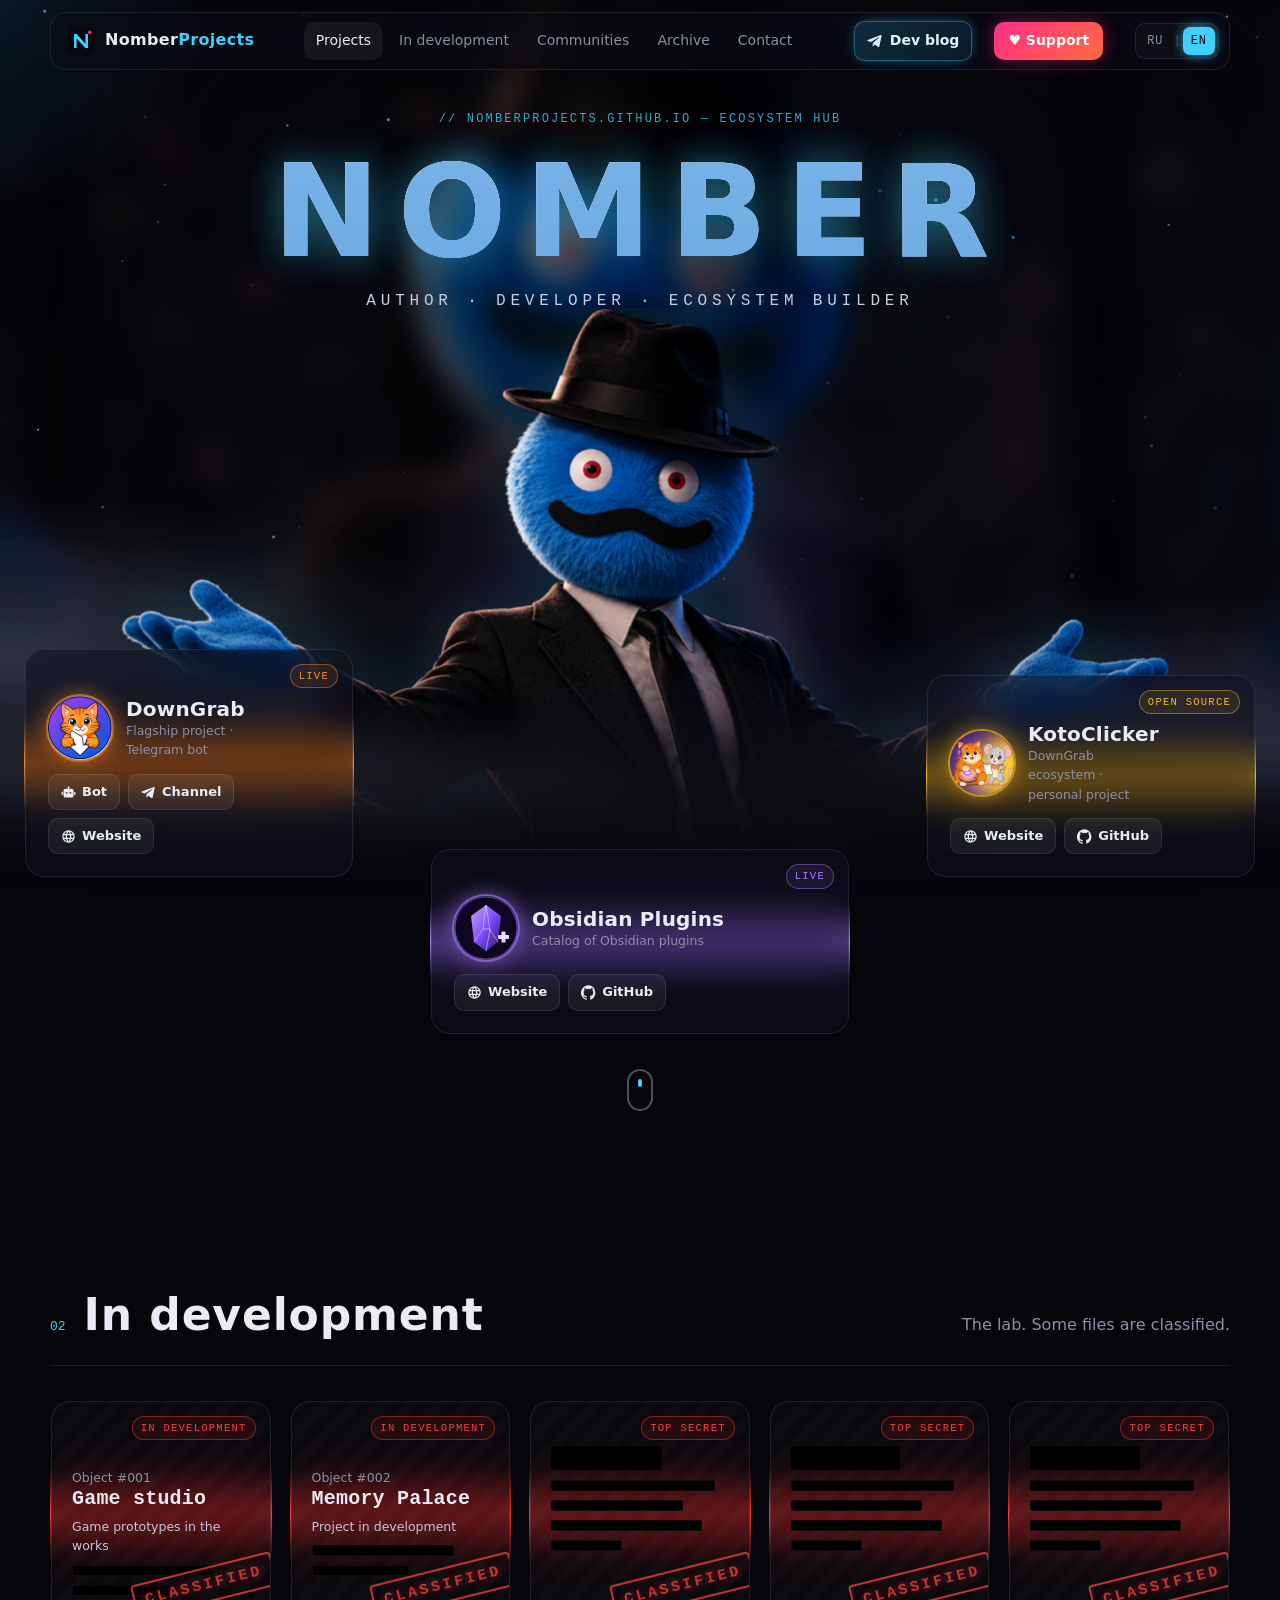
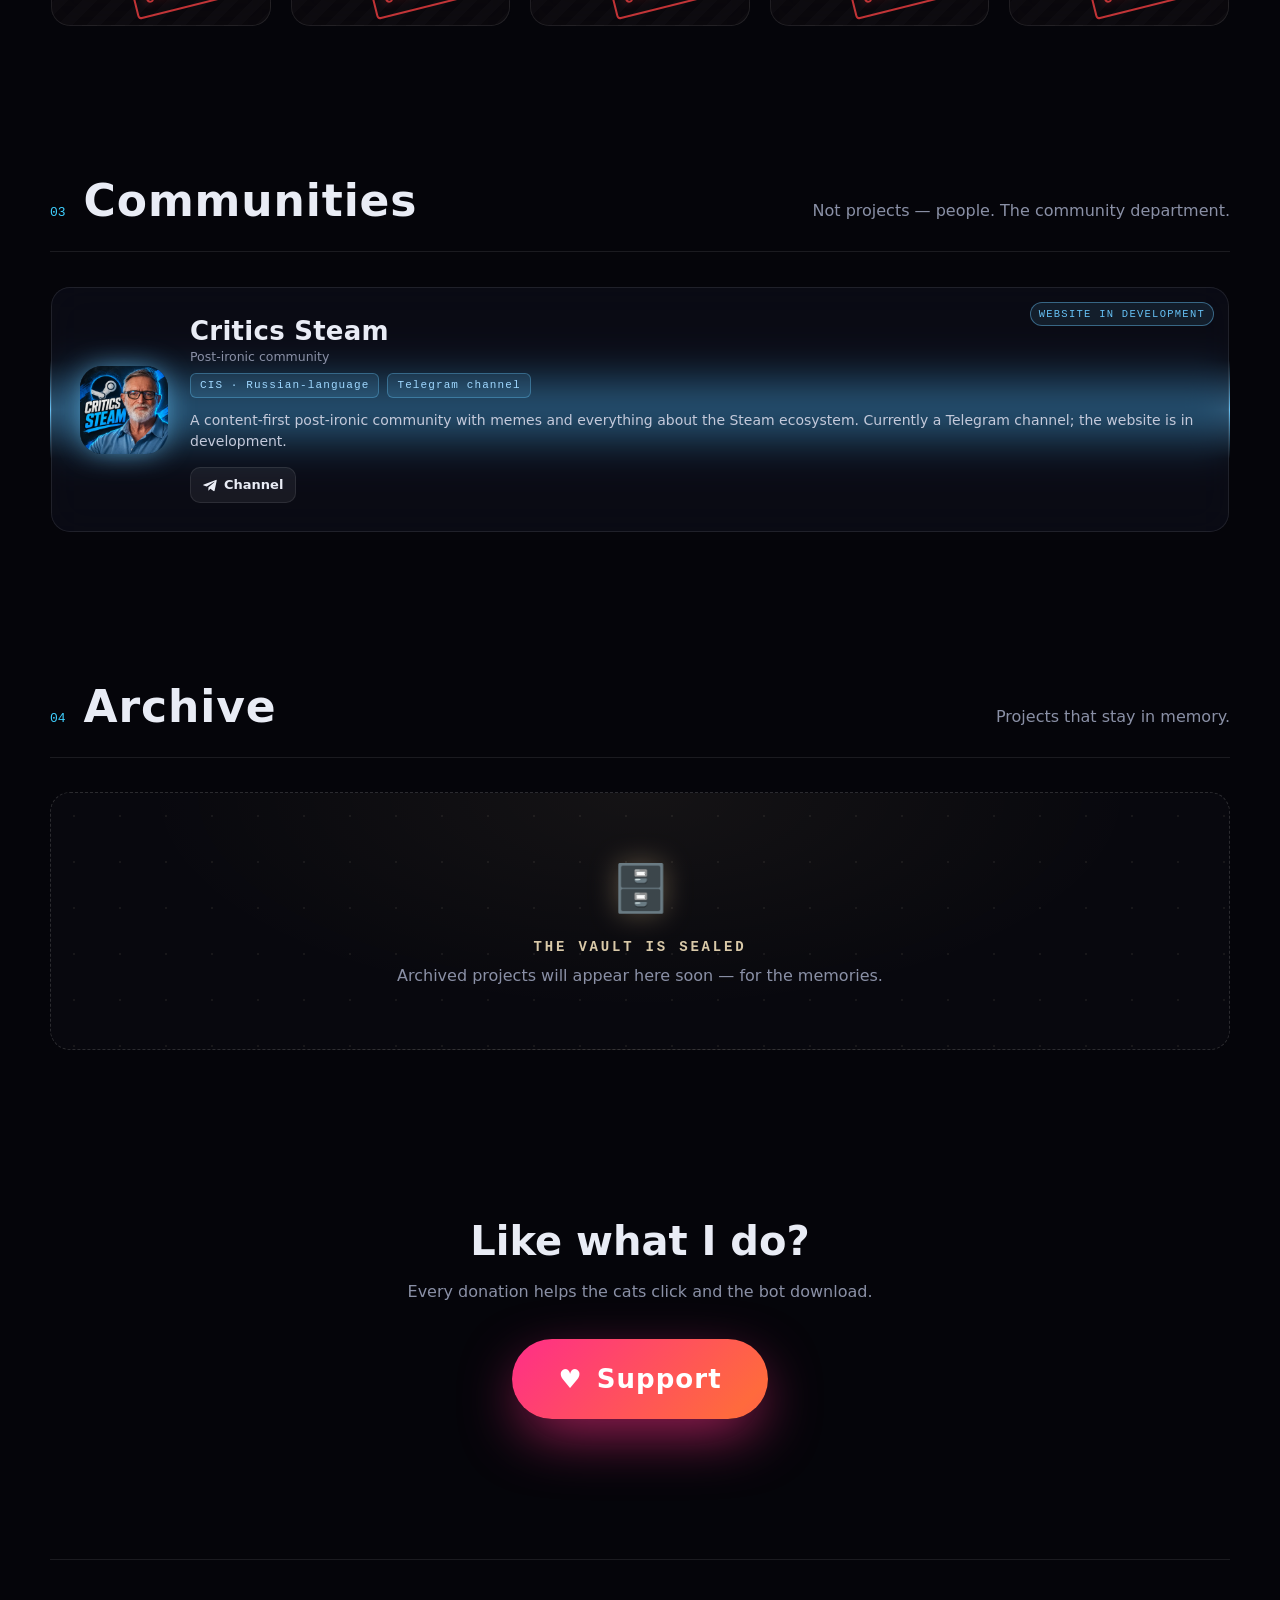
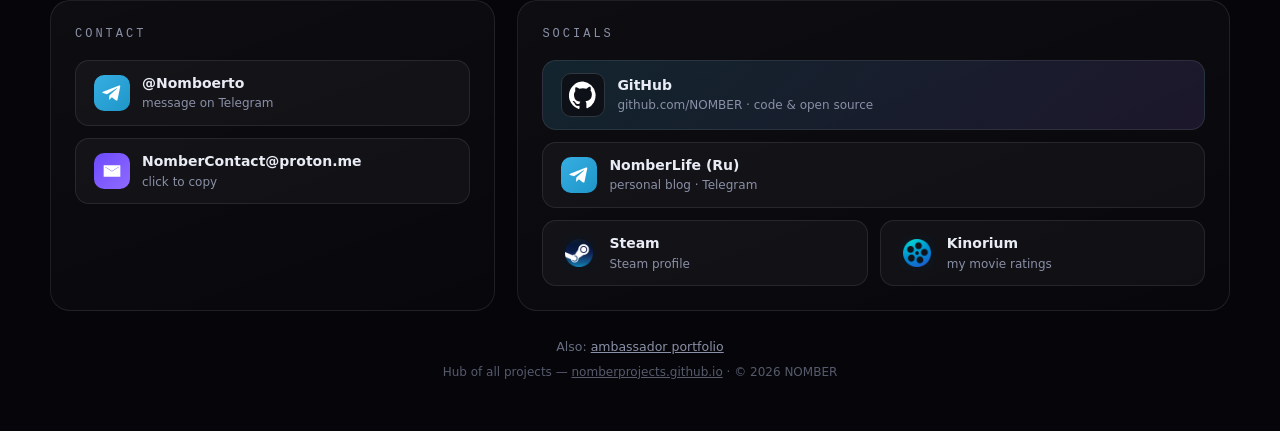
==== commit f638ffca: "Add Dev blog page mirroring the public @NomberDev channel The new blog.html feed is filled from data" ====
--- a/index.html
+++ b/index.html
@@ -31,6 +31,7 @@
   <nav aria-label="Разделы" data-i18n-attr="aria-label:a.sections">
     <a href="#projects" data-i18n="nav.projects">Проекты</a><a href="#wip" data-i18n="nav.wip">В разработке</a><a href="#community" data-i18n="nav.com">Сообщества</a><a href="#archive" data-i18n="nav.arc">Архив</a><a href="#contact" data-i18n="nav.contact">Связь</a>
   </nav>
+  <a class="nav-blog" href="blog.html"><svg viewBox="0 0 24 24" aria-hidden="true"><path d="M21.9 4.3 18.6 20c-.2 1.1-.9 1.4-1.8.9l-5-3.7-2.4 2.3c-.3.3-.5.5-1 .5l.4-5.1 9.2-8.3c.4-.4-.1-.6-.6-.2L6 13.6l-4.9-1.5c-1.1-.3-1.1-1 .2-1.6L20.5 3c.9-.3 1.7.2 1.4 1.3z"/></svg><span data-i18n="nav.blog">Dev-блог</span></a>
   <a class="nav-donate" href="https://donatre.github.io/" target="_blank" rel="noopener">♥ <span data-i18n="donate">Поддержать</span></a>
   <div class="lang" role="group" aria-label="Язык сайта" data-i18n-attr="aria-label:a.lang"><button type="button" data-lang="ru">RU</button><i>|</i><button type="button" data-lang="en">EN</button></div>
 </header>
@@ -93,7 +94,7 @@
       <h2 id="soc-t" class="foot-title" data-i18n="soc.t">Соцсети</h2>
       <ul class="socials">
         <li class="wide"><a class="gh-big" href="https://github.com/NOMBER" target="_blank" rel="noopener"><i class="ico gh"><svg viewBox="0 0 24 24" aria-hidden="true"><path d="M12 .5a12 12 0 0 0-3.8 23.4c.6.1.8-.3.8-.6v-2c-3.3.7-4-1.6-4-1.6-.6-1.4-1.4-1.8-1.4-1.8-1-.7.1-.7.1-.7 1.2.1 1.8 1.2 1.8 1.2 1 1.8 2.8 1.3 3.5 1 .1-.8.4-1.3.8-1.6-2.7-.3-5.5-1.3-5.5-6 0-1.3.5-2.4 1.2-3.2-.1-.3-.5-1.5.1-3.2 0 0 1-.3 3.3 1.2a11.5 11.5 0 0 1 6 0C17.3 4.6 18.3 5 18.3 5c.7 1.7.3 2.9.1 3.2.8.8 1.2 1.9 1.2 3.2 0 4.6-2.8 5.6-5.5 5.9.4.4.8 1.1.8 2.2v3.3c0 .3.2.7.8.6A12 12 0 0 0 12 .5z"/></svg></i><span>GitHub<small>github.com/NOMBER · <b data-i18n="soc.gh">код и опенсорс</b></small></span></a></li>
-        <li class="wide"><a href="https://t.me/NomberLife" target="_blank" rel="noopener"><i class="ico tg"><svg viewBox="0 0 24 24" aria-hidden="true"><path d="M21.9 4.3 18.6 20c-.2 1.1-.9 1.4-1.8.9l-5-3.7-2.4 2.3c-.3.3-.5.5-1 .5l.4-5.1 9.2-8.3c.4-.4-.1-.6-.6-.2L6 13.6l-4.9-1.5c-1.1-.3-1.1-1 .2-1.6L20.5 3c.9-.3 1.7.2 1.4 1.3z"/></svg></i><span>NomberLife<small data-i18n="soc.life">личный блог · Telegram</small></span></a></li>
+        <li class="wide"><a href="https://t.me/NomberLife" target="_blank" rel="noopener"><i class="ico tg"><svg viewBox="0 0 24 24" aria-hidden="true"><path d="M21.9 4.3 18.6 20c-.2 1.1-.9 1.4-1.8.9l-5-3.7-2.4 2.3c-.3.3-.5.5-1 .5l.4-5.1 9.2-8.3c.4-.4-.1-.6-.6-.2L6 13.6l-4.9-1.5c-1.1-.3-1.1-1 .2-1.6L20.5 3c.9-.3 1.7.2 1.4 1.3z"/></svg></i><span>NomberLife (Ru)<small data-i18n="soc.life">личный блог · Telegram</small></span></a></li>
         <li><a href="https://steamcommunity.com/id/NomberFax/" target="_blank" rel="noopener"><i class="ico img"><img src="assets/steam.png" alt="" width="28" height="28"></i><span>Steam<small data-i18n="soc.steam">профиль Steam</small></span></a></li>
         <li><a href="https://kinorium.com/user/61414" target="_blank" rel="noopener"><i class="ico img"><img src="assets/kinorium.png" alt="" width="28" height="28"></i><span data-i18n-wrap><b data-i18n="soc.kino">Кинориум</b><small data-i18n="soc.kinosub">мои оценки фильмов</small></span></a></li>
       </ul>
--- a/assets/style.css
+++ b/assets/style.css
@@ -214,3 +214,75 @@
 .secret .card-in>p.tag:first-of-type{margin-top:22px}
 .card-in:has(>.status){padding-top:44px}.featured .card-in:has(>.status){padding-top:46px}
 .copy-toast{position:fixed;left:50%;bottom:28px;transform:translate(-50%,20px);padding:10px 18px;border-radius:999px;background:rgba(20,22,30,.85);backdrop-filter:blur(12px);border:1px solid rgba(63,208,255,.5);color:#cfefff;font-size:14px;box-shadow:0 0 24px -6px #3fd0ff;opacity:0;pointer-events:none;transition:.3s;z-index:9999}.copy-toast.show{opacity:1;transform:translate(-50%,0)}
+
+/* nav: dev blog button (always visible, including mobile) */
+.nav-blog{display:inline-flex;align-items:center;gap:7px;flex:none;text-decoration:none;font-size:14px;font-weight:600;padding:8px 12px;border-radius:10px;color:#d7f4ff;background:linear-gradient(135deg,rgba(55,174,226,.22),rgba(30,150,200,.12));border:1px solid rgba(55,174,226,.45);box-shadow:0 0 16px -6px #37aee2;transition:.2s}
+.nav-blog svg{width:16px;height:16px;fill:currentColor;flex:none}
+.nav-blog:hover,.nav-blog.on{background:linear-gradient(135deg,#37aee2,#1e96c8);color:#fff;border-color:transparent;box-shadow:0 0 20px -4px #37aee2}
+@media (max-width:760px){
+  .nav{gap:8px;padding:8px 8px 8px 10px}
+  .brand span{display:none}
+  .nav-blog{padding:7px 10px}
+  .lang{margin-left:0;margin-right:0}
+}
+
+/* blog page */
+.blog-hero{position:relative;z-index:2;padding:130px 24px 20px;display:flex;justify-content:center}
+.blog-hero-card{width:min(860px,100%);display:grid;grid-template-columns:148px 1fr;gap:28px;align-items:center;padding:28px;border-radius:28px;background:var(--glass);backdrop-filter:blur(18px) saturate(1.3);-webkit-backdrop-filter:blur(18px) saturate(1.3);border:1px solid var(--line);box-shadow:0 30px 80px -30px #000,0 0 0 1px rgba(55,174,226,.12),0 0 60px -24px rgba(55,174,226,.55)}
+.blog-avatar{width:148px;height:148px;border-radius:32px;object-fit:cover;box-shadow:0 0 0 2px #37aee2,0 0 40px -6px #37aee2;background:#11131a}
+.blog-hero-card .kicker{margin-bottom:4px}
+.blog-hero-card h1{font-size:clamp(28px,4vw,42px);letter-spacing:.02em;line-height:1.15;margin:0 0 6px}
+.blog-handle{color:var(--mut);font-size:14px;margin-bottom:12px}
+.blog-handle a{color:var(--cy);text-decoration:none}
+.blog-handle a:hover{text-decoration:underline}
+.blog-desc{font-size:15px;color:#c4c9da;margin-bottom:18px}
+.blog-desc a{color:var(--cy)}
+.blog-cta{display:flex;flex-wrap:wrap;align-items:center;gap:14px 18px}
+.blog-open{display:inline-flex;align-items:center;gap:10px;text-decoration:none;font-weight:800;font-size:16px;letter-spacing:.02em;padding:12px 22px;border-radius:999px;color:#fff;background:linear-gradient(135deg,#37aee2,#2aabee,#1e96c8) 0/200%;box-shadow:0 10px 30px -8px rgba(42,171,238,.7);transition:transform .2s,box-shadow .2s}
+.blog-open:hover{transform:scale(1.04);box-shadow:0 12px 36px -8px rgba(42,171,238,.9)}
+.blog-open svg{width:18px;height:18px;fill:currentColor}
+.blog-cta-note{font-size:13px;color:var(--mut);max-width:260px}
+.feed-wrap{position:relative;z-index:2;width:min(780px,calc(100% - 40px));margin:0 auto;padding:40px 0 80px}
+.feed-wrap .sec-head{margin-bottom:22px}
+.feed-updated{font-size:13px;color:var(--mut)}
+.feed{display:flex;flex-direction:column;gap:18px}
+.post{border-radius:var(--r);background:var(--glass);backdrop-filter:blur(16px) saturate(1.3);-webkit-backdrop-filter:blur(16px) saturate(1.3);border:1px solid var(--line);overflow:hidden;transition:border-color .2s,box-shadow .25s}
+.post:hover{border-color:rgba(55,174,226,.4);box-shadow:0 20px 50px -24px #000,0 0 28px -12px rgba(55,174,226,.45)}
+.post-media{display:block}
+.post-media img,.post-photos img{width:100%;height:auto;display:block;background:#0a0c14}
+.post-photos{display:grid;gap:2px}
+.post-photos.album{grid-template-columns:1fr 1fr}
+.post-photos.album img{aspect-ratio:1;object-fit:cover;max-height:340px}
+.post-video{position:relative;display:block;color:inherit}
+.post-video img{width:100%;height:auto;display:block}
+.post-play{position:absolute;inset:0;display:grid;place-items:center}
+.post-play i{width:68px;height:68px;border-radius:50%;background:rgba(5,5,10,.55);border:1px solid rgba(255,255,255,.2);backdrop-filter:blur(8px);display:grid;place-items:center;box-shadow:0 0 30px -6px #37aee2;transition:transform .2s,background .2s}
+.post-video:hover .post-play i{transform:scale(1.08);background:rgba(42,171,238,.85)}
+.post-play svg{width:28px;height:28px;fill:#fff;margin-left:3px}
+.post-dur{position:absolute;right:12px;bottom:12px;font-family:var(--mono);font-size:12px;padding:3px 8px;border-radius:6px;background:rgba(0,0,0,.65);color:#fff}
+.post-body{padding:18px 20px 16px}
+.post-text{font-size:16px;line-height:1.65;color:#e4e7f0;word-wrap:break-word;overflow-wrap:anywhere}
+.post-text a{color:var(--cy);text-decoration:underline;text-decoration-color:rgba(63,208,255,.4)}
+.post-text a:hover{text-decoration-color:var(--cy)}
+.post-text b,.post-text strong{color:#fff;font-weight:700}
+.post-doc{display:flex;align-items:center;gap:10px;margin-top:8px;padding:10px 12px;border-radius:12px;background:rgba(255,255,255,.04);border:1px solid var(--line);font-size:14px}
+.post-meta{display:flex;flex-wrap:wrap;align-items:center;gap:8px 14px;margin-top:14px;padding-top:12px;border-top:1px solid var(--line);font-size:13px;color:var(--mut)}
+.post-meta time{font-variant-numeric:tabular-nums}
+.post-views{display:inline-flex;align-items:center;gap:5px}
+.post-views svg{width:15px;height:15px;fill:currentColor;opacity:.8}
+.post-open{margin-left:auto;text-decoration:none;color:var(--cy);font-weight:600}
+.post-open:hover{text-decoration:underline}
+.feed-more,.feed-retry{display:block;margin:28px auto 0;padding:12px 28px;border-radius:999px;border:1px solid rgba(55,174,226,.45);background:rgba(55,174,226,.1);color:#d7f4ff;font:600 15px var(--font);cursor:pointer;transition:.2s}
+.feed-more:hover,.feed-retry:hover{background:#37aee2;color:#fff;border-color:transparent;box-shadow:0 0 22px -6px #37aee2}
+.feed-end,.feed-empty,.feed-error{text-align:center;color:var(--mut);margin-top:28px;font-size:14px}
+.feed-error{color:#ff9aa8}
+.feed-status[hidden],.feed-more[hidden]{display:none}
+@media (max-width:640px){
+  .blog-hero{padding:108px 16px 10px}
+  .blog-hero-card{grid-template-columns:1fr;justify-items:center;text-align:center;padding:22px 18px}
+  .blog-avatar{width:112px;height:112px;border-radius:26px}
+  .blog-cta{justify-content:center;flex-direction:column}
+  .blog-cta-note{max-width:none}
+  .feed-wrap{width:calc(100% - 24px);padding:24px 0 60px}
+  .post-body{padding:14px 14px 12px}
+}
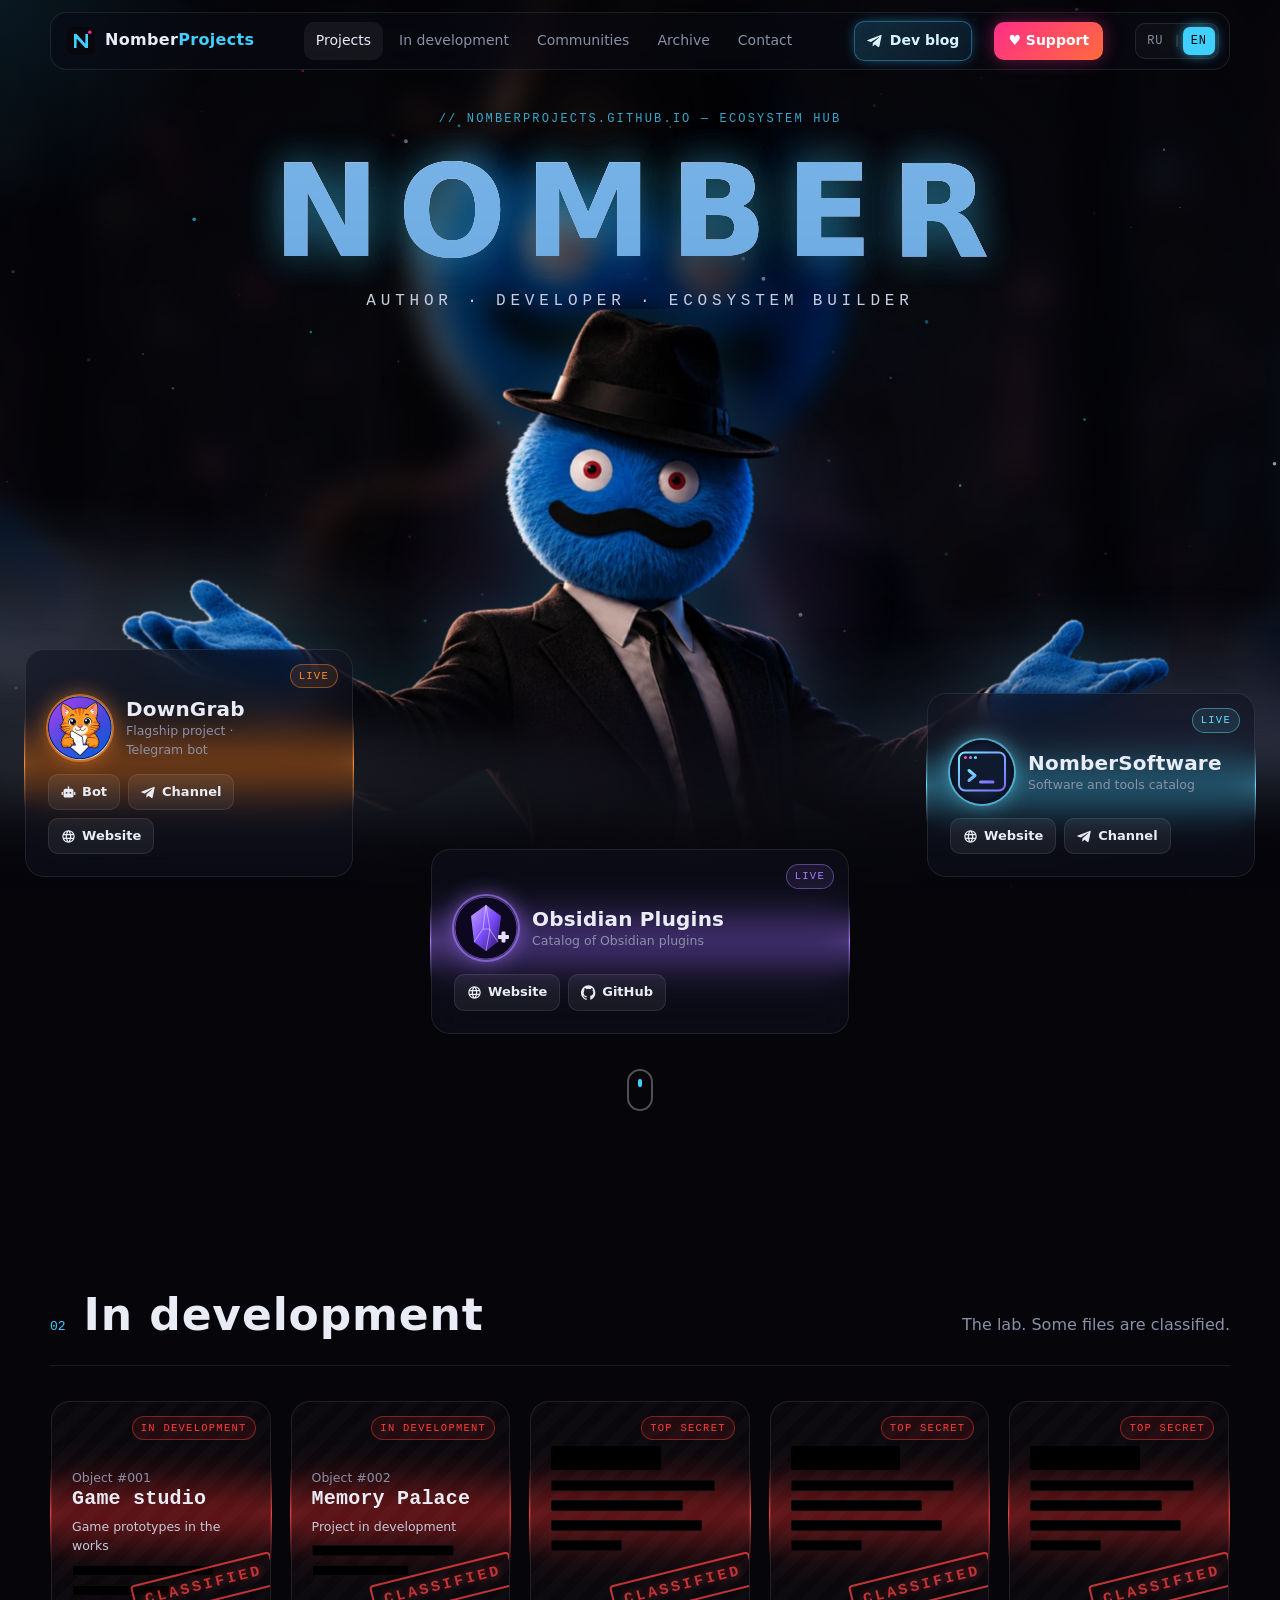
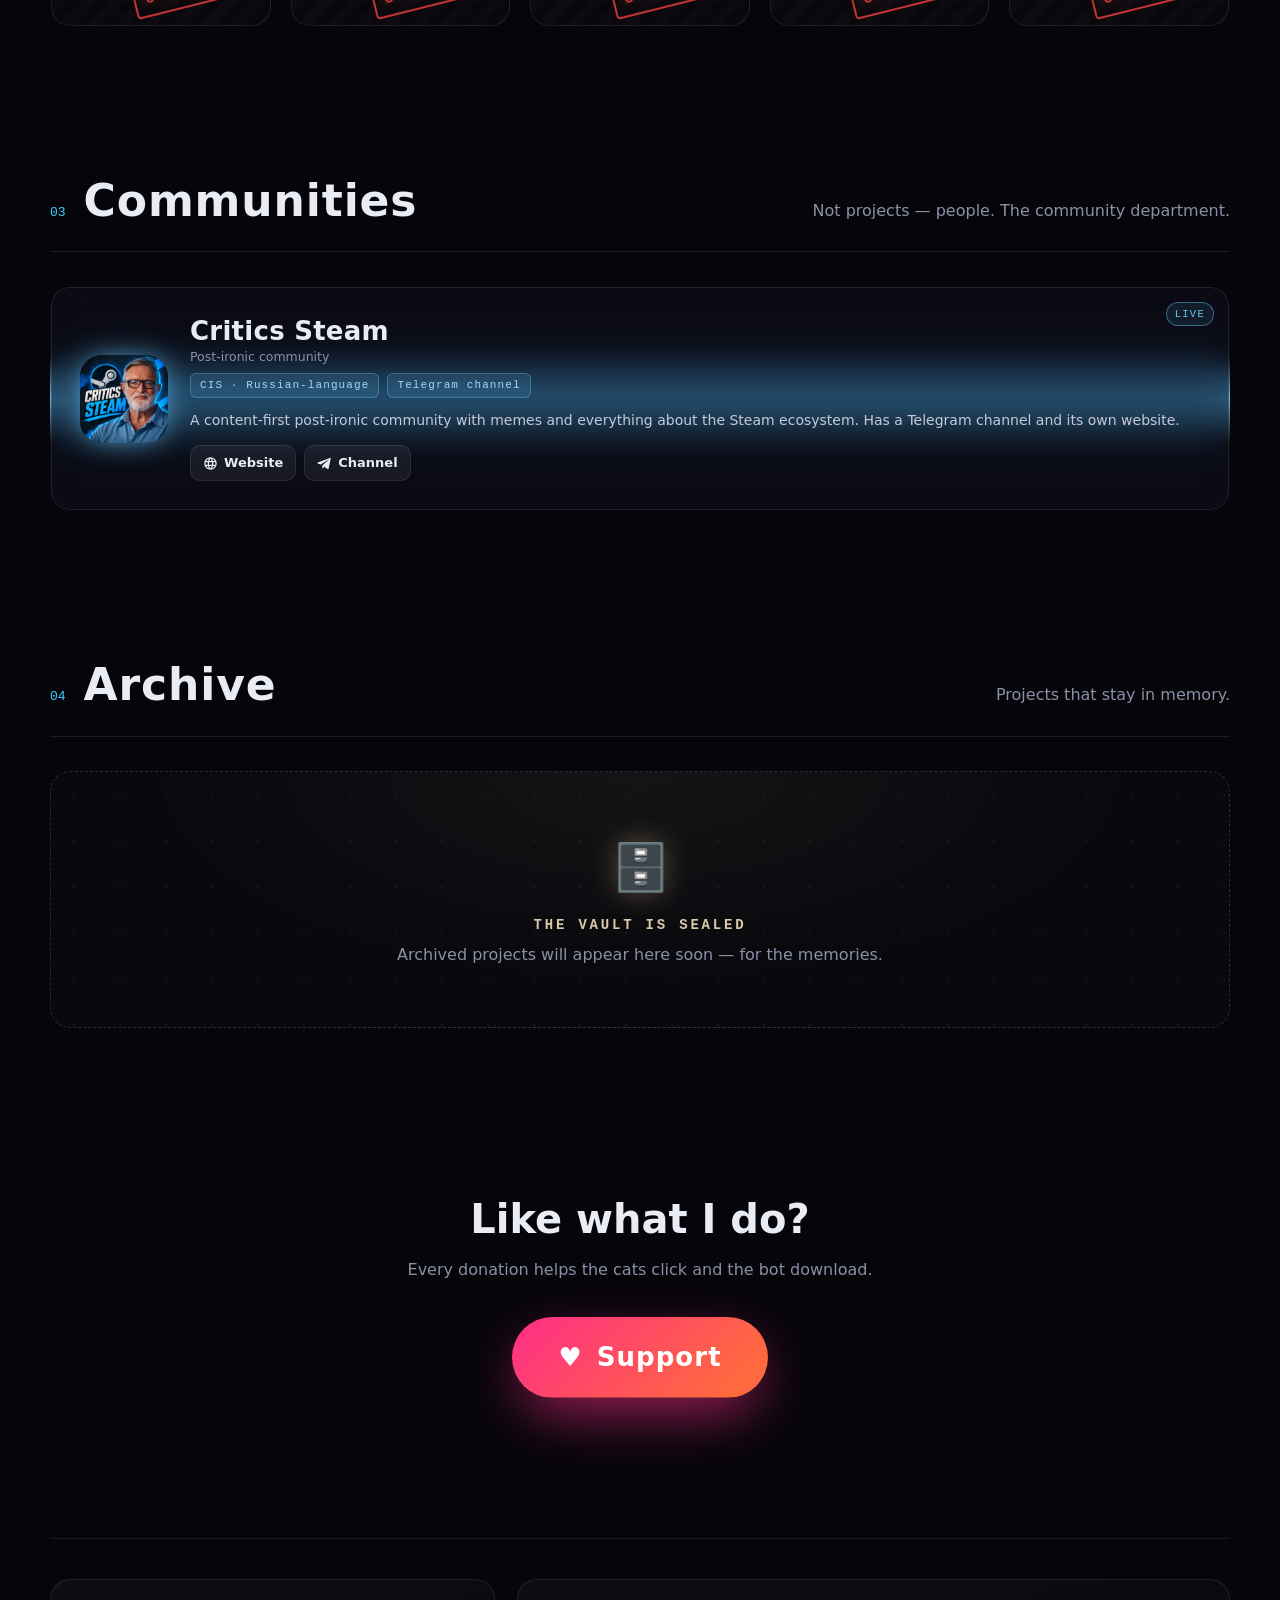
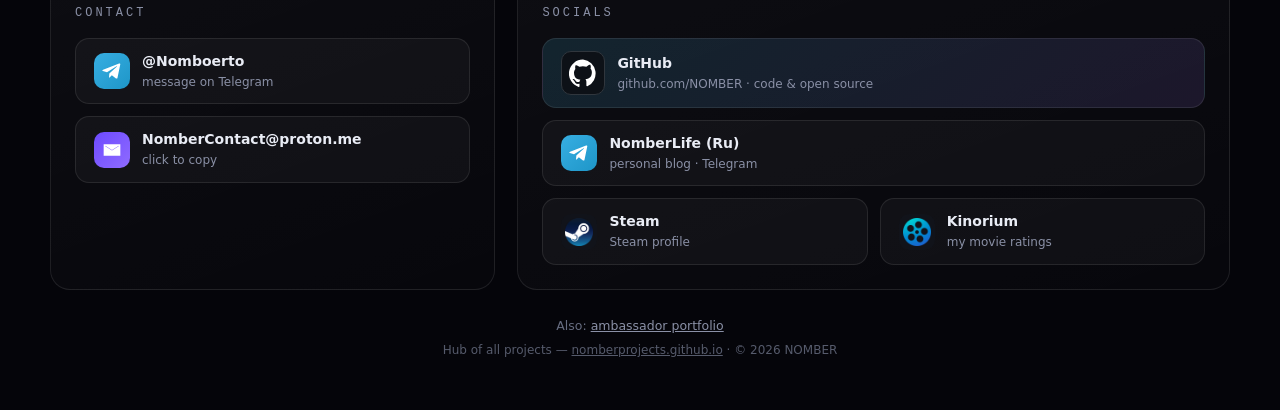
==== commit 8bd72143: "Link NomberSoftware from projects hub" ====
--- a/index.html
+++ b/index.html
@@ -4,7 +4,7 @@
 <meta charset="utf-8">
 <meta name="viewport" content="width=device-width,initial-scale=1">
 <title>NOMBER — NomberProjects · Автор, разработчик, создатель экосистем</title>
-<meta name="description" content="NomberProjects — хаб всех проектов NOMBER: DownGrab, KotoClicker, плагины для Obsidian, сообщество Критики Steam и проекты в разработке.">
+<meta name="description" content="NomberProjects — хаб всех проектов NOMBER: DownGrab, NomberSoftware, плагины для Obsidian, сообщество Критики Steam и проекты в разработке.">
 <link rel="canonical" href="https://nomberprojects.github.io/">
 <meta name="theme-color" content="#05050a">
 <meta property="og:type" content="website">
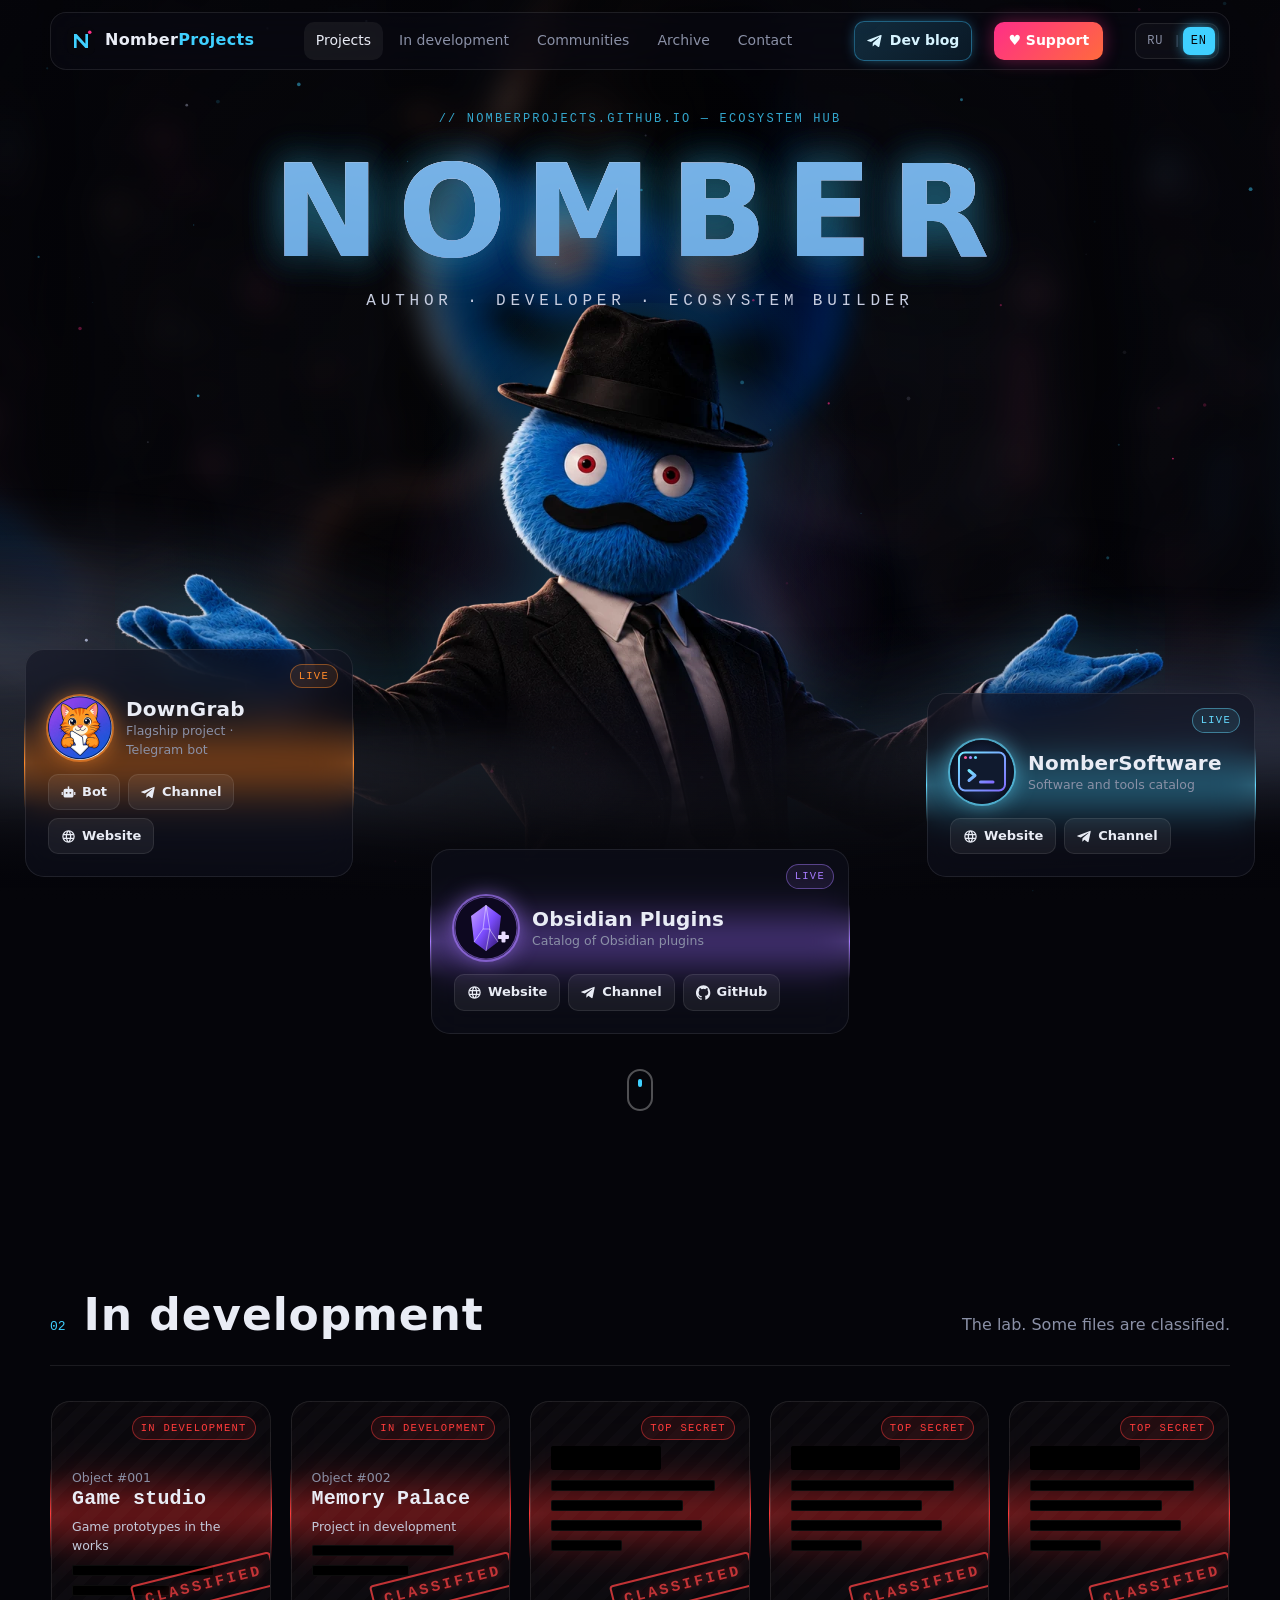
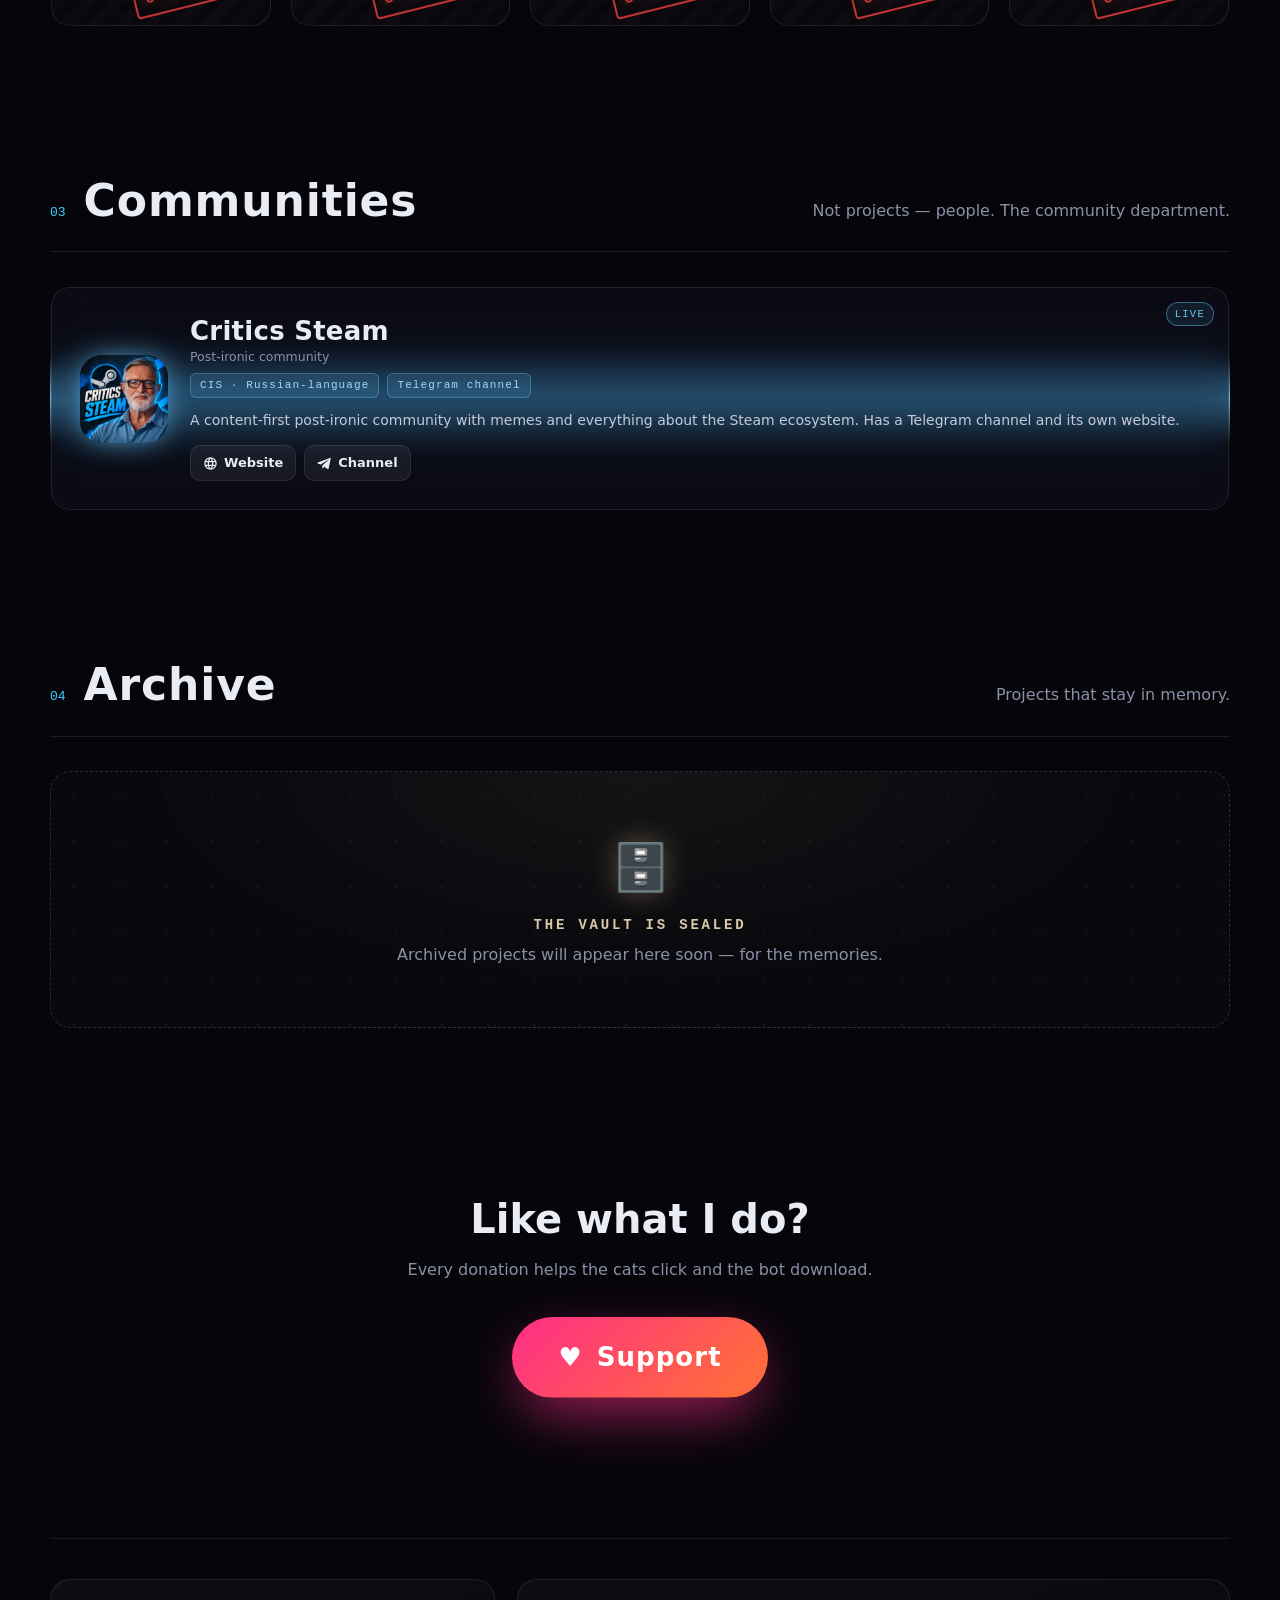
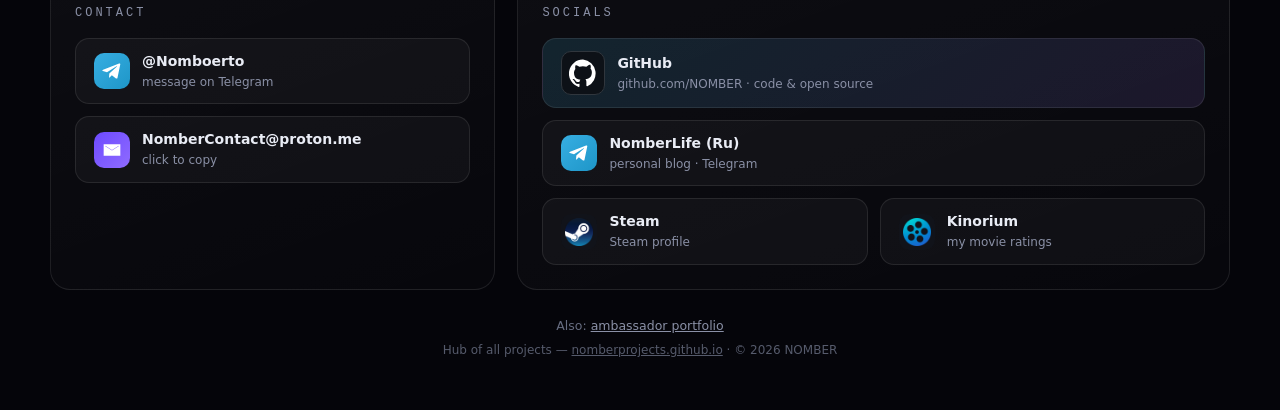
==== commit dbc22352: "Cache-bust data.js" ====
--- a/index.html
+++ b/index.html
@@ -104,7 +104,7 @@
   <p class="hub"><span data-i18n="hub">Хаб всех проектов —</span> <a href="https://nomberprojects.github.io/">nomberprojects.github.io</a> · © <span id="y">2026</span> NOMBER</p>
 </footer>
 
-<script src="assets/data.js"></script>
+<script src="assets/data.js?v=tg1"></script>
 <script src="assets/main.js"></script>
 </body>
 </html>
